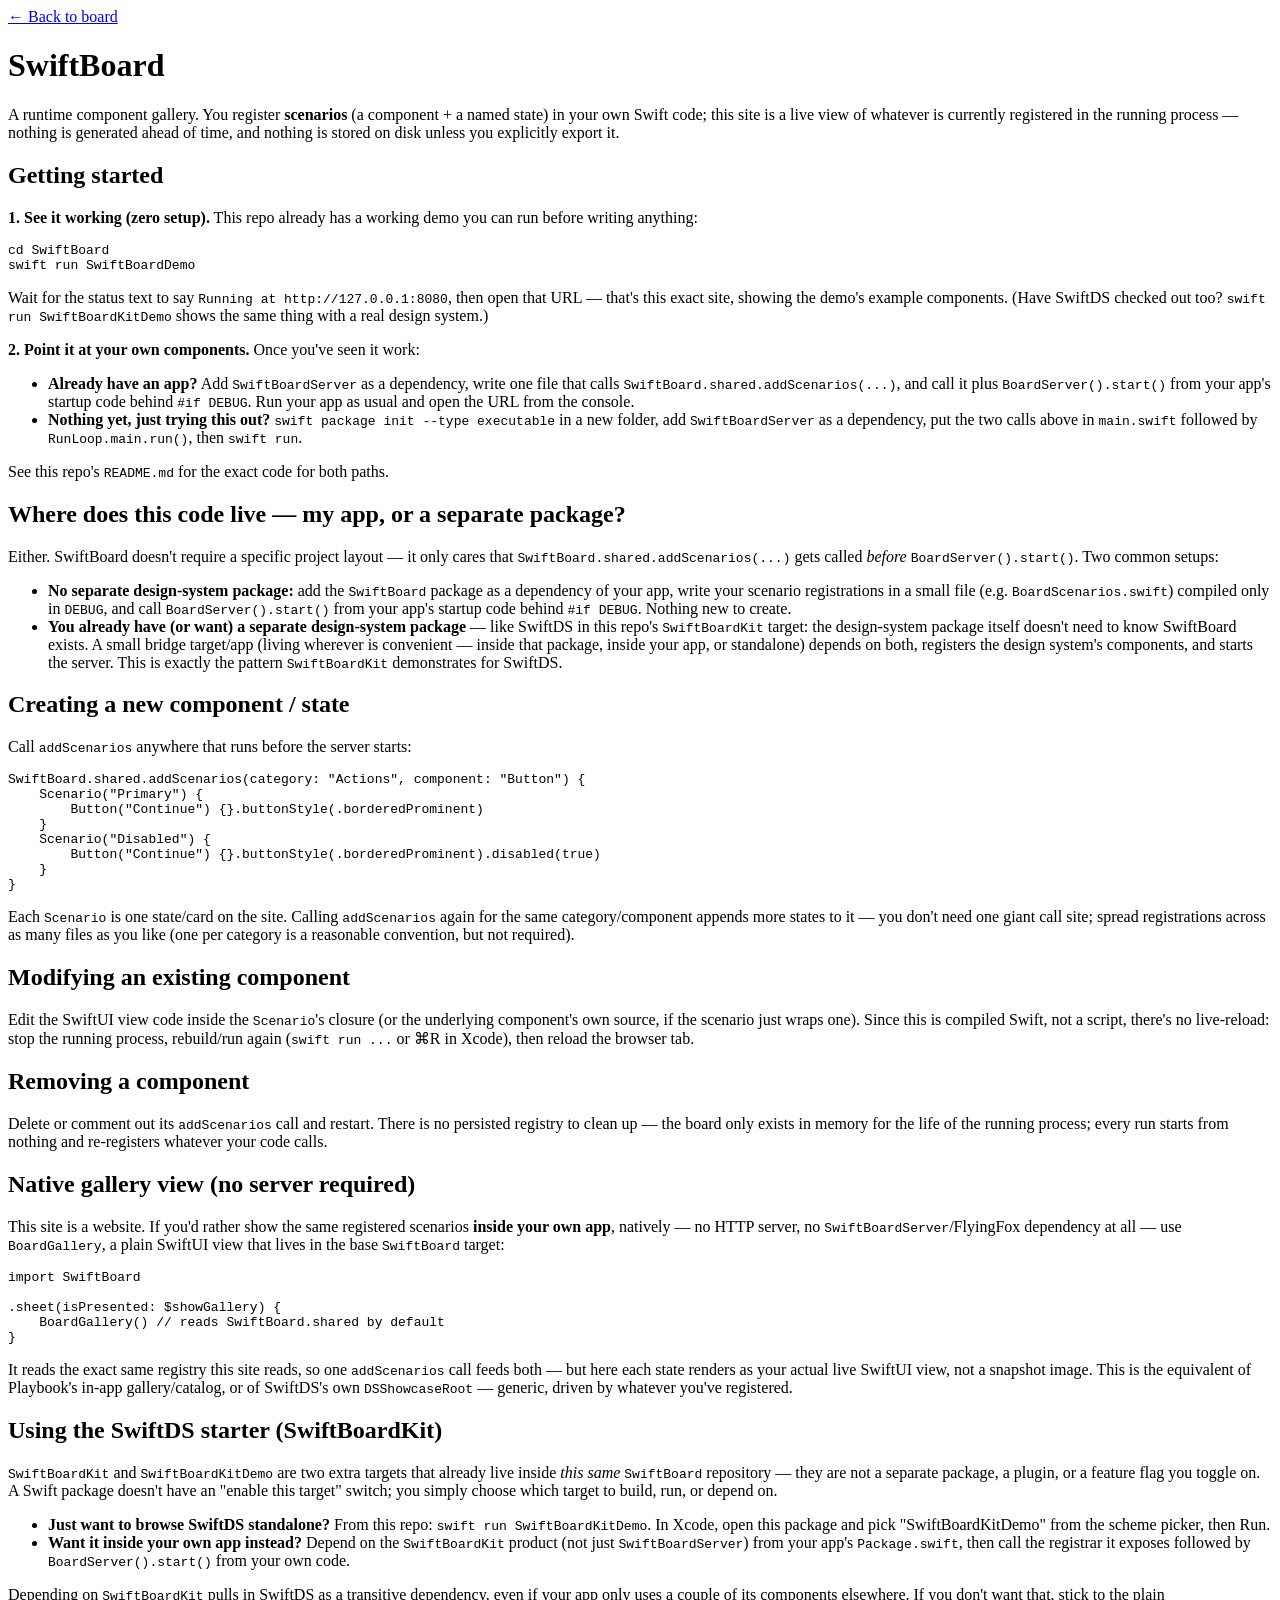
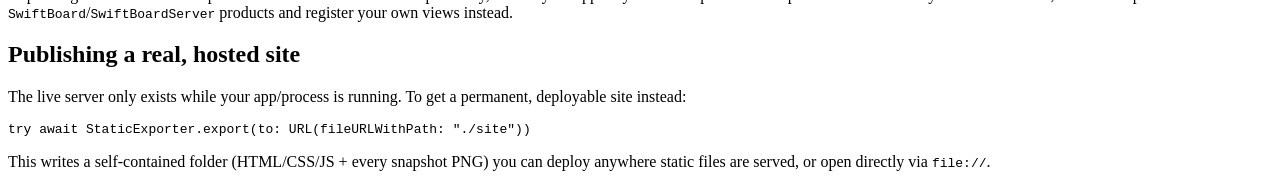
==== Sources/SwiftBoardServer/Resources/docs.html @ c4d313aa "update documentation" ====
<!DOCTYPE html>
<html lang="en">
<head>
  <meta charset="UTF-8" />
  <meta name="viewport" content="width=device-width, initial-scale=1" />
  <title>SwiftBoard — Docs</title>
  <link rel="stylesheet" href="/app.css" />
</head>
<body>
  <div class="sb-docs-page">
    <a class="sb-back-link" href="/">&larr; Back to board</a>
    <h1>SwiftBoard</h1>
    <p class="sb-docs-subtitle">
      A runtime component gallery. You register <strong>scenarios</strong> (a component + a
      named state) in your own Swift code; this site is a live view of whatever is currently
      registered in the running process — nothing is generated ahead of time, and nothing is
      stored on disk unless you explicitly export it.
    </p>

    <h2>Getting started</h2>
    <p><strong>1. See it working (zero setup).</strong> This repo already has a working demo
      you can run before writing anything:</p>
    <pre><code>cd SwiftBoard
swift run SwiftBoardDemo</code></pre>
    <p>Wait for the status text to say <code>Running at http://127.0.0.1:8080</code>, then open
      that URL — that's this exact site, showing the demo's example components. (Have SwiftDS
      checked out too? <code>swift run SwiftBoardKitDemo</code> shows the same thing with a real
      design system.)</p>
    <p><strong>2. Point it at your own components.</strong> Once you've seen it work:</p>
    <ul>
      <li><strong>Already have an app?</strong> Add <code>SwiftBoardServer</code> as a
        dependency, write one file that calls <code>SwiftBoard.shared.addScenarios(...)</code>,
        and call it plus <code>BoardServer().start()</code> from your app's startup code behind
        <code>#if DEBUG</code>. Run your app as usual and open the URL from the console.</li>
      <li><strong>Nothing yet, just trying this out?</strong>
        <code>swift package init --type executable</code> in a new folder, add
        <code>SwiftBoardServer</code> as a dependency, put the two calls above in
        <code>main.swift</code> followed by <code>RunLoop.main.run()</code>, then
        <code>swift run</code>.</li>
    </ul>
    <p>See this repo's <code>README.md</code> for the exact code for both paths.</p>

    <h2>Where does this code live — my app, or a separate package?</h2>
    <p>Either. SwiftBoard doesn't require a specific project layout — it only cares that
      <code>SwiftBoard.shared.addScenarios(...)</code> gets called <em>before</em>
      <code>BoardServer().start()</code>. Two common setups:</p>
    <ul>
      <li><strong>No separate design-system package:</strong> add the <code>SwiftBoard</code>
        package as a dependency of your app, write your scenario registrations in a small file
        (e.g. <code>BoardScenarios.swift</code>) compiled only in <code>DEBUG</code>, and call
        <code>BoardServer().start()</code> from your app's startup code behind
        <code>#if DEBUG</code>. Nothing new to create.</li>
      <li><strong>You already have (or want) a separate design-system package</strong> — like
        SwiftDS in this repo's <code>SwiftBoardKit</code> target: the design-system package
        itself doesn't need to know SwiftBoard exists. A small bridge target/app (living
        wherever is convenient — inside that package, inside your app, or standalone) depends on
        both, registers the design system's components, and starts the server. This is exactly
        the pattern <code>SwiftBoardKit</code> demonstrates for SwiftDS.</li>
    </ul>

    <h2>Creating a new component / state</h2>
    <p>Call <code>addScenarios</code> anywhere that runs before the server starts:</p>
    <pre><code>SwiftBoard.shared.addScenarios(category: "Actions", component: "Button") {
    Scenario("Primary") {
        Button("Continue") {}.buttonStyle(.borderedProminent)
    }
    Scenario("Disabled") {
        Button("Continue") {}.buttonStyle(.borderedProminent).disabled(true)
    }
}</code></pre>
    <p>Each <code>Scenario</code> is one state/card on the site. Calling
      <code>addScenarios</code> again for the same category/component appends more states to it
      — you don't need one giant call site; spread registrations across as many files as you
      like (one per category is a reasonable convention, but not required).</p>

    <h2>Modifying an existing component</h2>
    <p>Edit the SwiftUI view code inside the <code>Scenario</code>'s closure (or the underlying
      component's own source, if the scenario just wraps one). Since this is compiled Swift, not
      a script, there's no live-reload: stop the running process, rebuild/run again
      (<code>swift run ...</code> or ⌘R in Xcode), then reload the browser tab.</p>

    <h2>Removing a component</h2>
    <p>Delete or comment out its <code>addScenarios</code> call and restart. There is no
      persisted registry to clean up — the board only exists in memory for the life of the
      running process; every run starts from nothing and re-registers whatever your code calls.</p>

    <h2>Native gallery view (no server required)</h2>
    <p>This site is a website. If you'd rather show the same registered scenarios
      <strong>inside your own app</strong>, natively — no HTTP server, no
      <code>SwiftBoardServer</code>/FlyingFox dependency at all — use <code>BoardGallery</code>, a
      plain SwiftUI view that lives in the base <code>SwiftBoard</code> target:</p>
    <pre><code>import SwiftBoard

.sheet(isPresented: $showGallery) {
    BoardGallery() // reads SwiftBoard.shared by default
}</code></pre>
    <p>It reads the exact same registry this site reads, so one <code>addScenarios</code> call
      feeds both — but here each state renders as your actual live SwiftUI view, not a snapshot
      image. This is the equivalent of Playbook's in-app gallery/catalog, or of SwiftDS's own
      <code>DSShowcaseRoot</code> — generic, driven by whatever you've registered.</p>

    <h2>Using the SwiftDS starter (SwiftBoardKit)</h2>
    <p><code>SwiftBoardKit</code> and <code>SwiftBoardKitDemo</code> are two extra targets that
      already live inside <em>this same</em> <code>SwiftBoard</code> repository — they are not a
      separate package, a plugin, or a feature flag you toggle on. A Swift package doesn't have
      an "enable this target" switch; you simply choose which target to build, run, or depend on.</p>
    <ul>
      <li><strong>Just want to browse SwiftDS standalone?</strong> From this repo:
        <code>swift run SwiftBoardKitDemo</code>. In Xcode, open this package and pick
        "SwiftBoardKitDemo" from the scheme picker, then Run.</li>
      <li><strong>Want it inside your own app instead?</strong> Depend on the
        <code>SwiftBoardKit</code> product (not just <code>SwiftBoardServer</code>) from your
        app's <code>Package.swift</code>, then call the registrar it exposes followed by
        <code>BoardServer().start()</code> from your own code.</li>
    </ul>
    <div class="sb-callout">
      Depending on <code>SwiftBoardKit</code> pulls in SwiftDS as a transitive dependency, even
      if your app only uses a couple of its components elsewhere. If you don't want that, stick
      to the plain <code>SwiftBoard</code>/<code>SwiftBoardServer</code> products and register
      your own views instead.
    </div>

    <h2>Publishing a real, hosted site</h2>
    <p>The live server only exists while your app/process is running. To get a permanent,
      deployable site instead:</p>
    <pre><code>try await StaticExporter.export(to: URL(fileURLWithPath: "./site"))</code></pre>
    <p>This writes a self-contained folder (HTML/CSS/JS + every snapshot PNG) you can deploy
      anywhere static files are served, or open directly via <code>file://</code>.</p>
  </div>
</body>
</html>
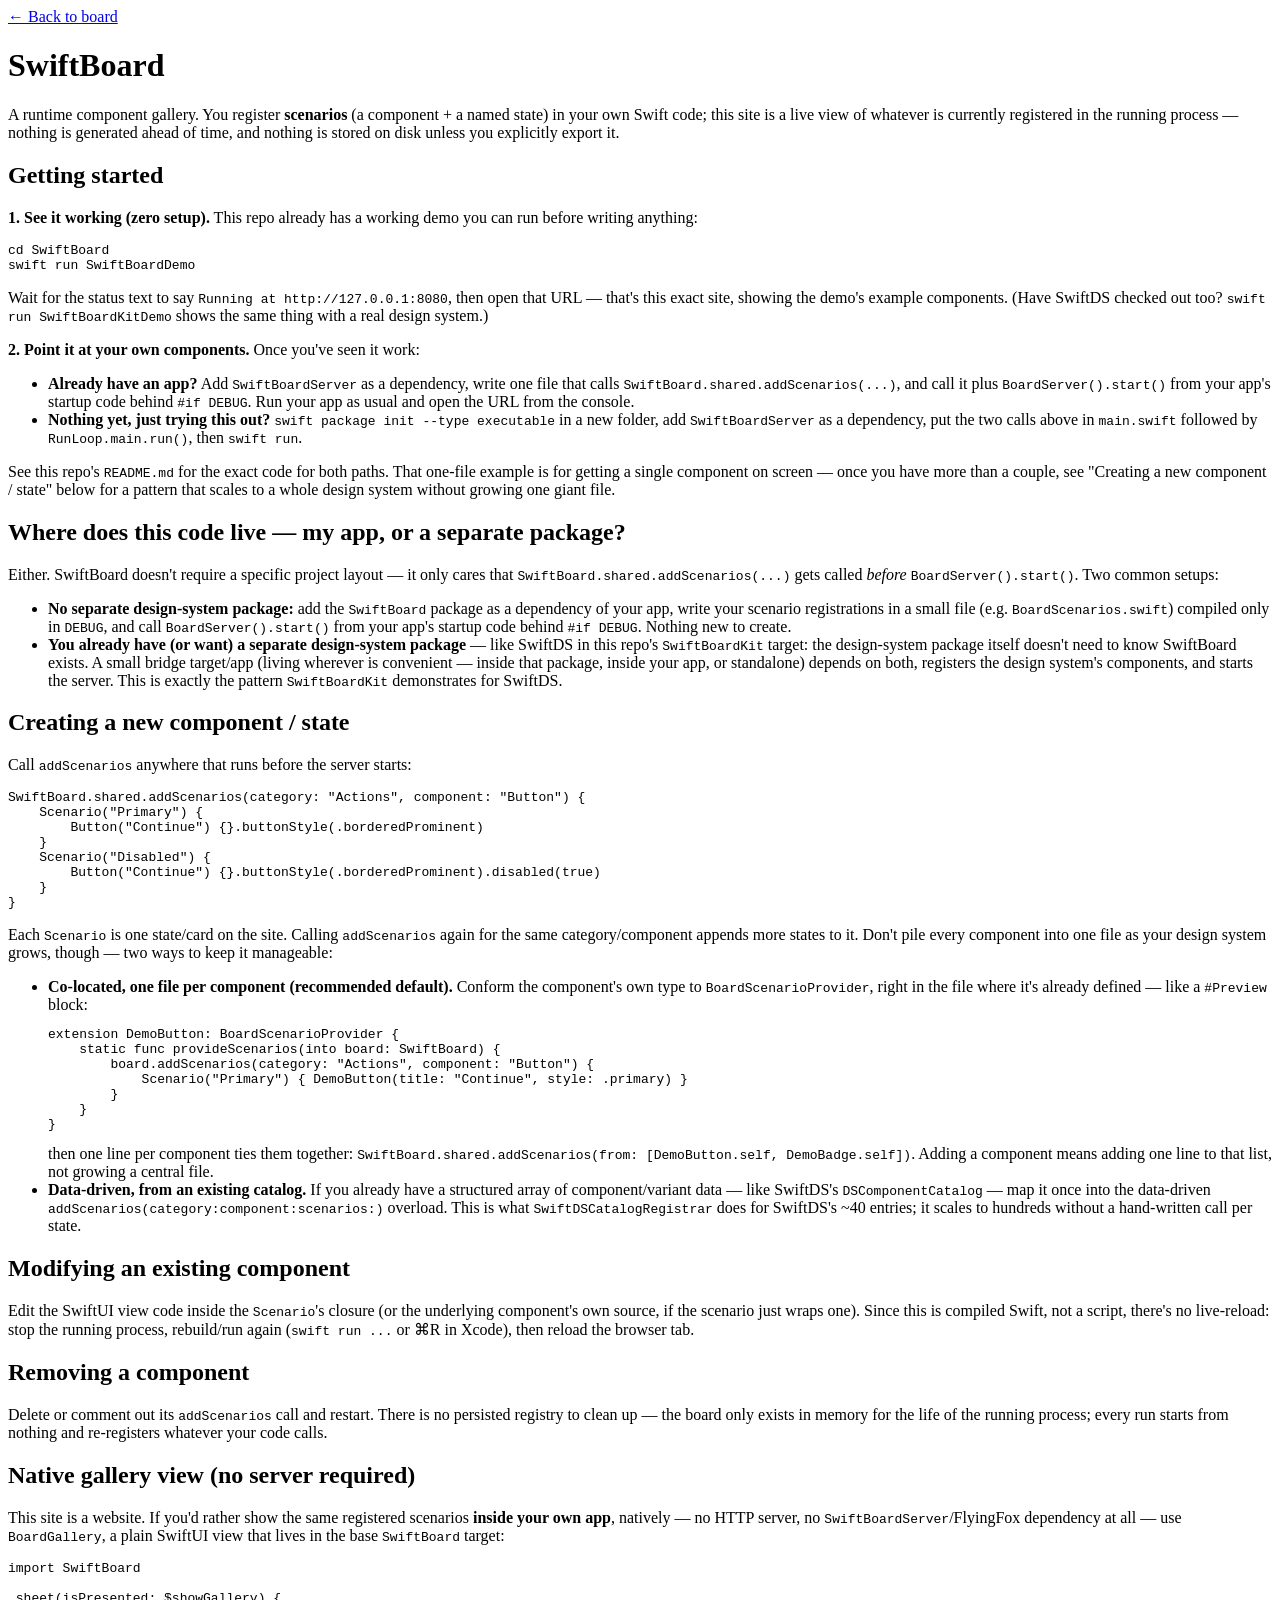
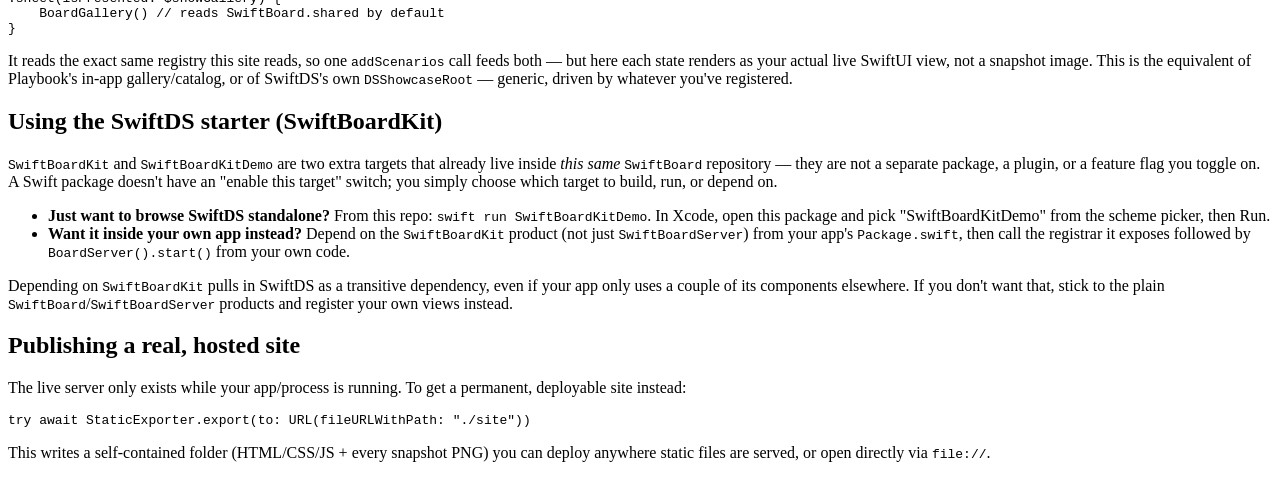
==== commit eb0aef31: "update demos scenarios" ====
--- a/Sources/SwiftBoardServer/Resources/docs.html
+++ b/Sources/SwiftBoardServer/Resources/docs.html
@@ -38,7 +38,10 @@
         <code>main.swift</code> followed by <code>RunLoop.main.run()</code>, then
         <code>swift run</code>.</li>
     </ul>
-    <p>See this repo's <code>README.md</code> for the exact code for both paths.</p>
+    <p>See this repo's <code>README.md</code> for the exact code for both paths. That one-file
+      example is for getting a single component on screen — once you have more than a couple,
+      see "Creating a new component / state" below for a pattern that scales to a whole design
+      system without growing one giant file.</p>
 
     <h2>Where does this code live — my app, or a separate package?</h2>
     <p>Either. SwiftBoard doesn't require a specific project layout — it only cares that
@@ -69,9 +72,29 @@
     }
 }</code></pre>
     <p>Each <code>Scenario</code> is one state/card on the site. Calling
-      <code>addScenarios</code> again for the same category/component appends more states to it
-      — you don't need one giant call site; spread registrations across as many files as you
-      like (one per category is a reasonable convention, but not required).</p>
+      <code>addScenarios</code> again for the same category/component appends more states to it.
+      Don't pile every component into one file as your design system grows, though — two ways
+      to keep it manageable:</p>
+    <ul>
+      <li><strong>Co-located, one file per component (recommended default).</strong> Conform the
+        component's own type to <code>BoardScenarioProvider</code>, right in the file where it's
+        already defined — like a <code>#Preview</code> block:
+        <pre><code>extension DemoButton: BoardScenarioProvider {
+    static func provideScenarios(into board: SwiftBoard) {
+        board.addScenarios(category: "Actions", component: "Button") {
+            Scenario("Primary") { DemoButton(title: "Continue", style: .primary) }
+        }
+    }
+}</code></pre>
+        then one line per component ties them together:
+        <code>SwiftBoard.shared.addScenarios(from: [DemoButton.self, DemoBadge.self])</code>.
+        Adding a component means adding one line to that list, not growing a central file.</li>
+      <li><strong>Data-driven, from an existing catalog.</strong> If you already have a
+        structured array of component/variant data — like SwiftDS's <code>DSComponentCatalog</code>
+        — map it once into the data-driven <code>addScenarios(category:component:scenarios:)</code>
+        overload. This is what <code>SwiftDSCatalogRegistrar</code> does for SwiftDS's ~40
+        entries; it scales to hundreds without a hand-written call per state.</li>
+    </ul>
 
     <h2>Modifying an existing component</h2>
     <p>Edit the SwiftUI view code inside the <code>Scenario</code>'s closure (or the underlying
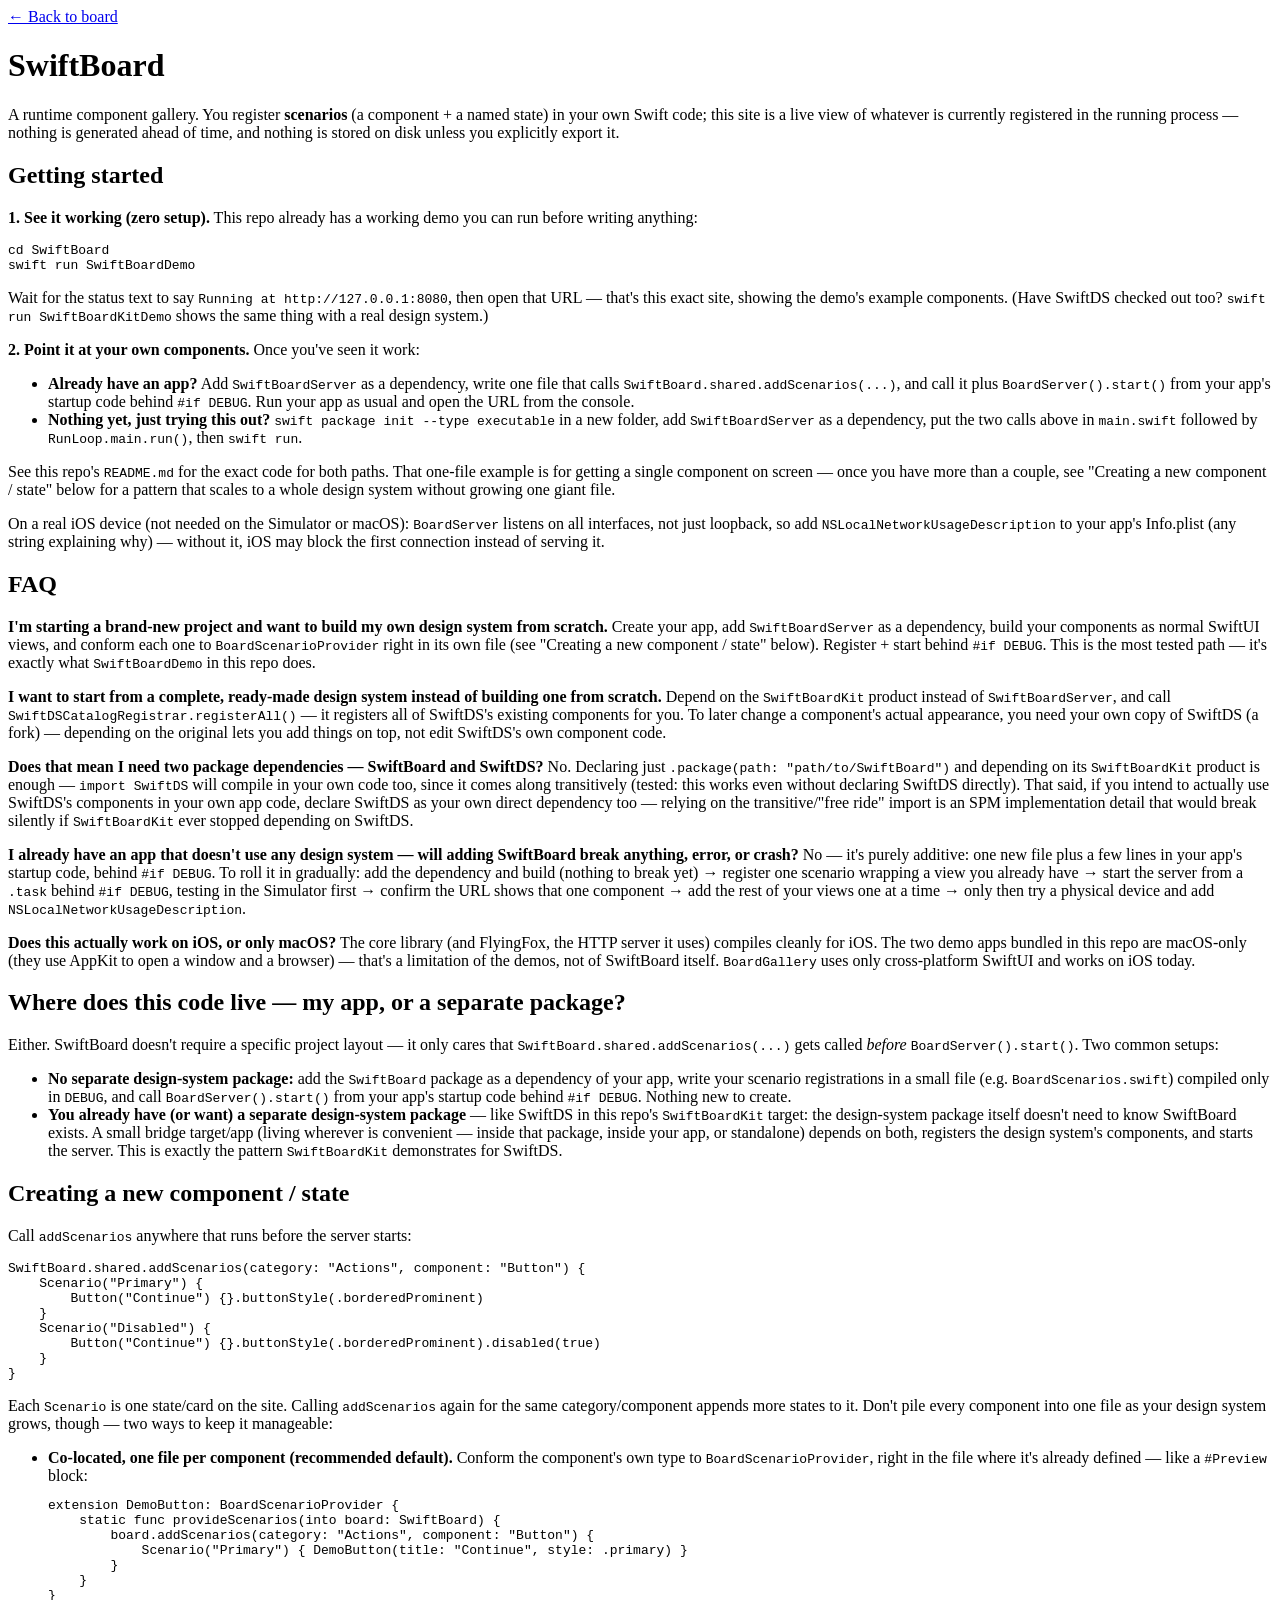
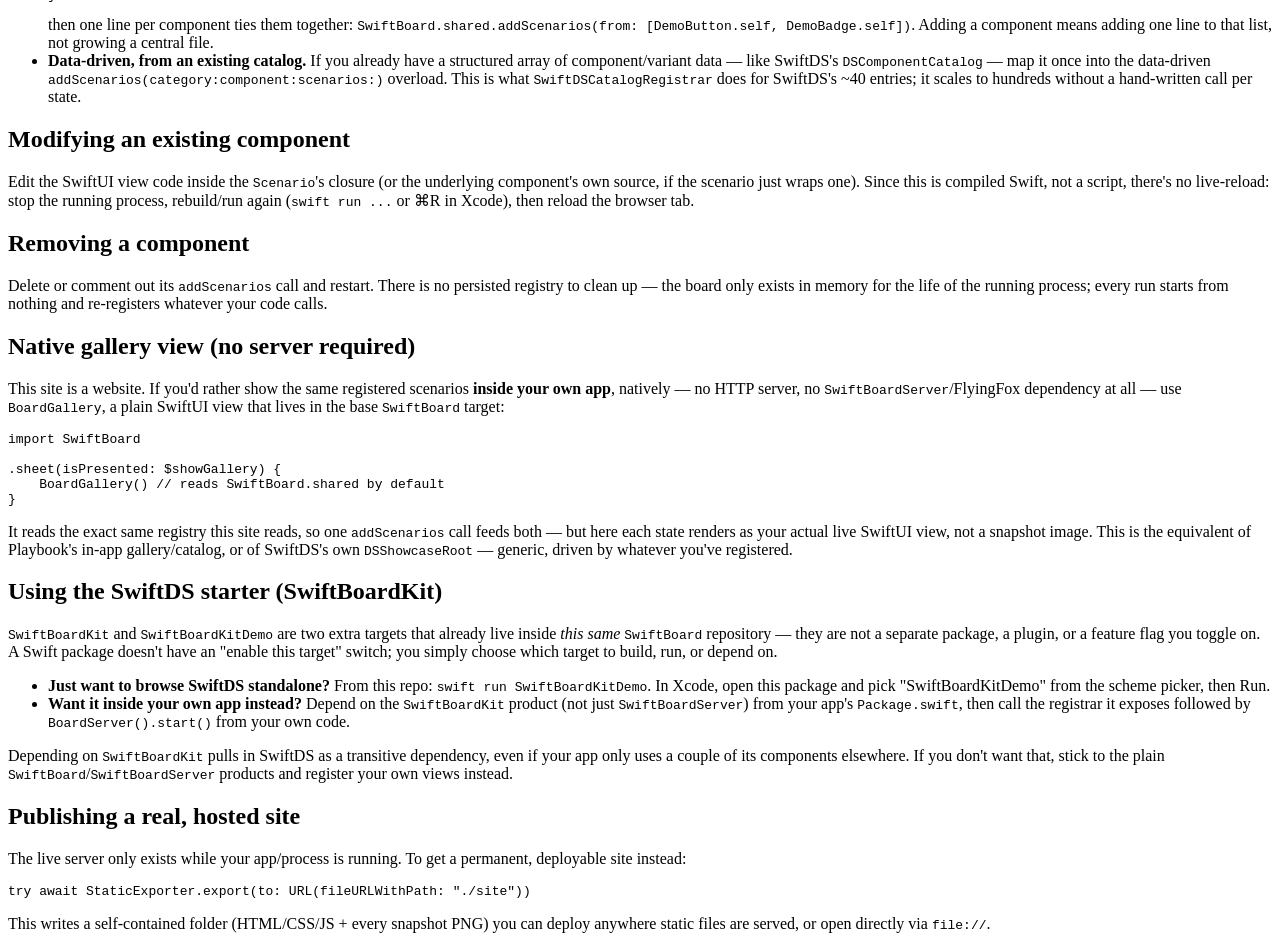
==== commit c07435e9: "add ios app code" ====
--- a/Sources/SwiftBoardServer/Resources/docs.html
+++ b/Sources/SwiftBoardServer/Resources/docs.html
@@ -42,6 +42,47 @@
       example is for getting a single component on screen — once you have more than a couple,
       see "Creating a new component / state" below for a pattern that scales to a whole design
       system without growing one giant file.</p>
+    <div class="sb-callout">
+      On a real iOS device (not needed on the Simulator or macOS): <code>BoardServer</code>
+      listens on all interfaces, not just loopback, so add
+      <code>NSLocalNetworkUsageDescription</code> to your app's Info.plist (any string
+      explaining why) — without it, iOS may block the first connection instead of serving it.
+    </div>
+
+    <h2>FAQ</h2>
+    <p><strong>I'm starting a brand-new project and want to build my own design system from
+      scratch.</strong> Create your app, add <code>SwiftBoardServer</code> as a dependency, build
+      your components as normal SwiftUI views, and conform each one to
+      <code>BoardScenarioProvider</code> right in its own file (see "Creating a new component /
+      state" below). Register + start behind <code>#if DEBUG</code>. This is the most tested
+      path — it's exactly what <code>SwiftBoardDemo</code> in this repo does.</p>
+    <p><strong>I want to start from a complete, ready-made design system instead of building one
+      from scratch.</strong> Depend on the <code>SwiftBoardKit</code> product instead of
+      <code>SwiftBoardServer</code>, and call <code>SwiftDSCatalogRegistrar.registerAll()</code>
+      — it registers all of SwiftDS's existing components for you. To later change a component's
+      actual appearance, you need your own copy of SwiftDS (a fork) — depending on the original
+      lets you add things on top, not edit SwiftDS's own component code.</p>
+    <p><strong>Does that mean I need two package dependencies — SwiftBoard and SwiftDS?</strong>
+      No. Declaring just <code>.package(path: "path/to/SwiftBoard")</code> and depending on its
+      <code>SwiftBoardKit</code> product is enough — <code>import SwiftDS</code> will compile in
+      your own code too, since it comes along transitively (tested: this works even without
+      declaring SwiftDS directly). That said, if you intend to actually use SwiftDS's components
+      in your own app code, declare SwiftDS as your own direct dependency too — relying on the
+      transitive/"free ride" import is an SPM implementation detail that would break silently if
+      <code>SwiftBoardKit</code> ever stopped depending on SwiftDS.</p>
+    <p><strong>I already have an app that doesn't use any design system — will adding SwiftBoard
+      break anything, error, or crash?</strong> No — it's purely additive: one new file plus a
+      few lines in your app's startup code, behind <code>#if DEBUG</code>. To roll it in
+      gradually: add the dependency and build (nothing to break yet) → register one scenario
+      wrapping a view you already have → start the server from a <code>.task</code> behind
+      <code>#if DEBUG</code>, testing in the Simulator first → confirm the URL shows that one
+      component → add the rest of your views one at a time → only then try a physical device
+      and add <code>NSLocalNetworkUsageDescription</code>.</p>
+    <p><strong>Does this actually work on iOS, or only macOS?</strong> The core library (and
+      FlyingFox, the HTTP server it uses) compiles cleanly for iOS. The two demo apps bundled in
+      this repo are macOS-only (they use AppKit to open a window and a browser) — that's a
+      limitation of the demos, not of SwiftBoard itself. <code>BoardGallery</code> uses only
+      cross-platform SwiftUI and works on iOS today.</p>
 
     <h2>Where does this code live — my app, or a separate package?</h2>
     <p>Either. SwiftBoard doesn't require a specific project layout — it only cares that
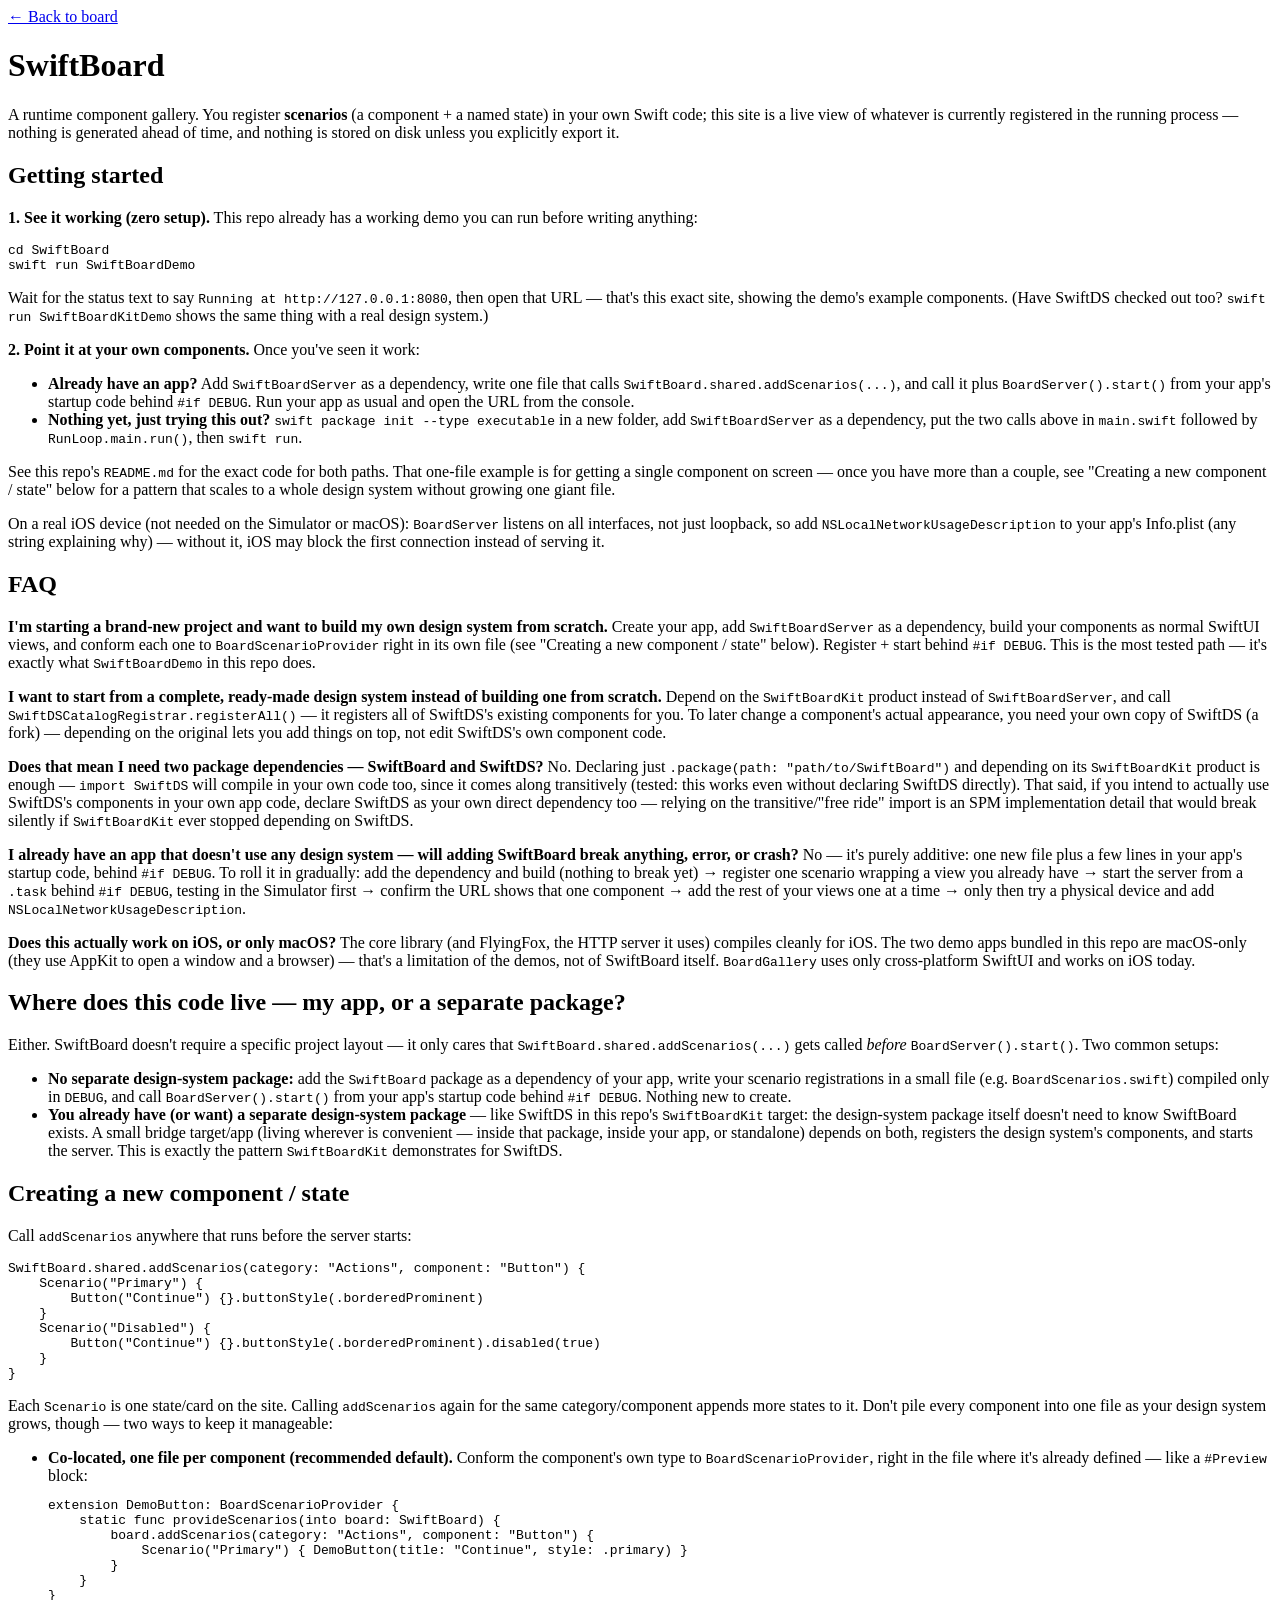
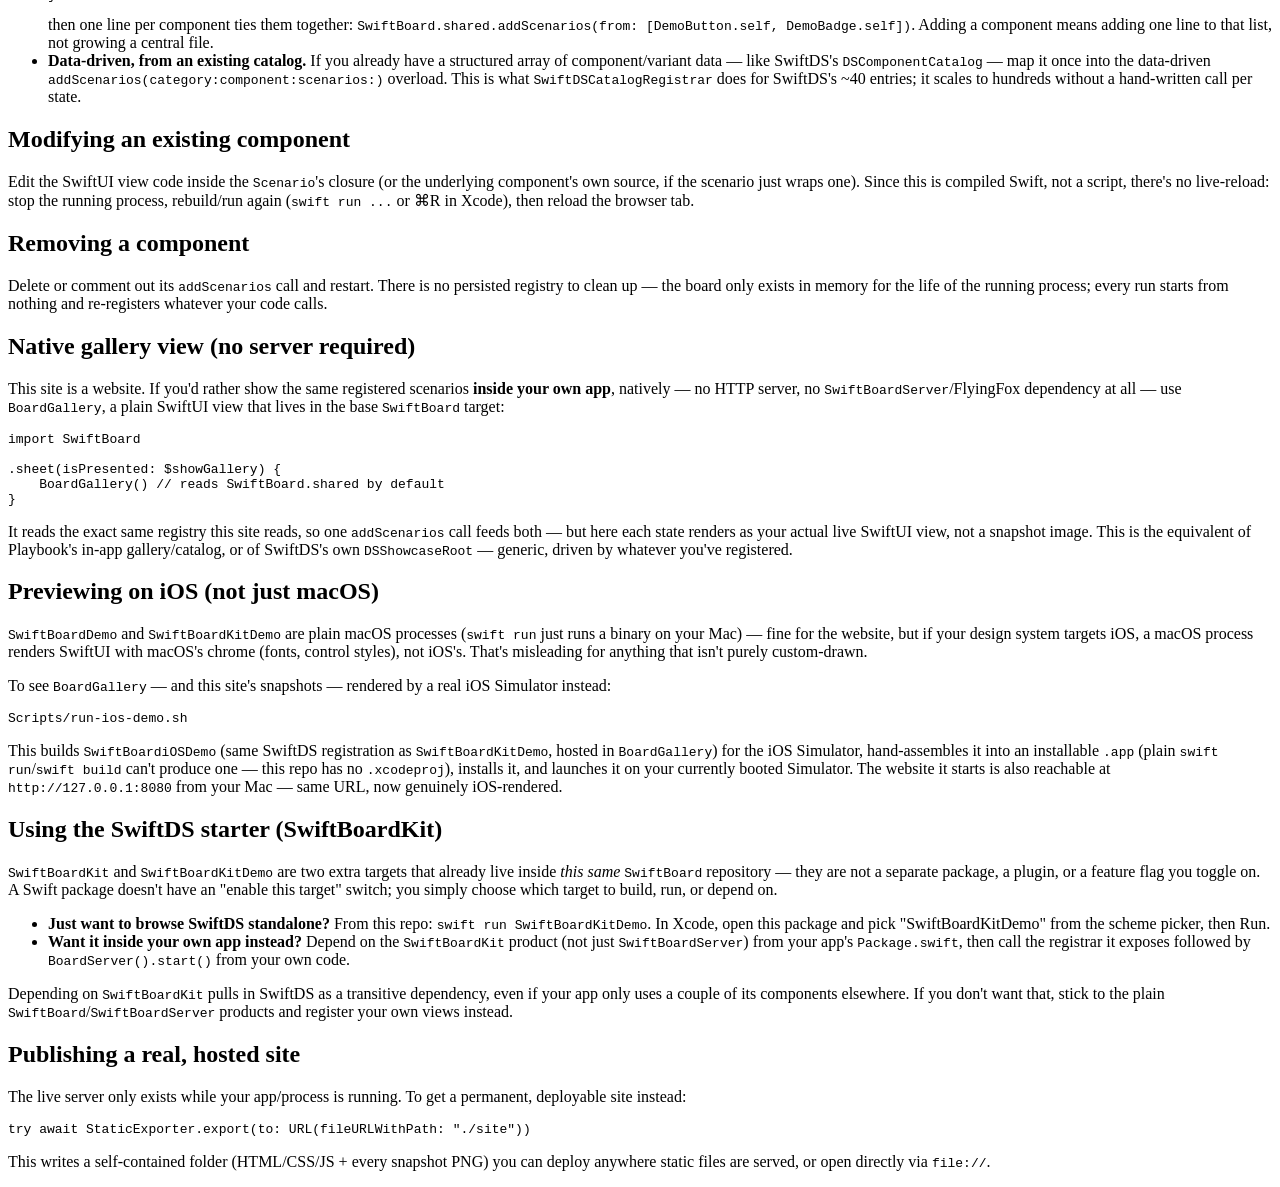
==== commit 0979b116: "add more detailed documentation" ====
--- a/Sources/SwiftBoardServer/Resources/docs.html
+++ b/Sources/SwiftBoardServer/Resources/docs.html
@@ -163,6 +163,23 @@
       image. This is the equivalent of Playbook's in-app gallery/catalog, or of SwiftDS's own
       <code>DSShowcaseRoot</code> — generic, driven by whatever you've registered.</p>
 
+    <h2>Previewing on iOS (not just macOS)</h2>
+    <p><code>SwiftBoardDemo</code> and <code>SwiftBoardKitDemo</code> are plain macOS processes
+      (<code>swift run</code> just runs a binary on your Mac) — fine for the website, but if
+      your design system targets iOS, a macOS process renders SwiftUI with macOS's chrome
+      (fonts, control styles), not iOS's. That's misleading for anything that isn't purely
+      custom-drawn.</p>
+    <p>To see <code>BoardGallery</code> — and this site's snapshots — rendered by a real iOS
+      Simulator instead:</p>
+    <pre><code>Scripts/run-ios-demo.sh</code></pre>
+    <p>This builds <code>SwiftBoardiOSDemo</code> (same SwiftDS registration as
+      <code>SwiftBoardKitDemo</code>, hosted in <code>BoardGallery</code>) for the iOS
+      Simulator, hand-assembles it into an installable <code>.app</code> (plain
+      <code>swift run</code>/<code>swift build</code> can't produce one — this repo has no
+      <code>.xcodeproj</code>), installs it, and launches it on your currently booted
+      Simulator. The website it starts is also reachable at
+      <code>http://127.0.0.1:8080</code> from your Mac — same URL, now genuinely iOS-rendered.</p>
+
     <h2>Using the SwiftDS starter (SwiftBoardKit)</h2>
     <p><code>SwiftBoardKit</code> and <code>SwiftBoardKitDemo</code> are two extra targets that
       already live inside <em>this same</em> <code>SwiftBoard</code> repository — they are not a
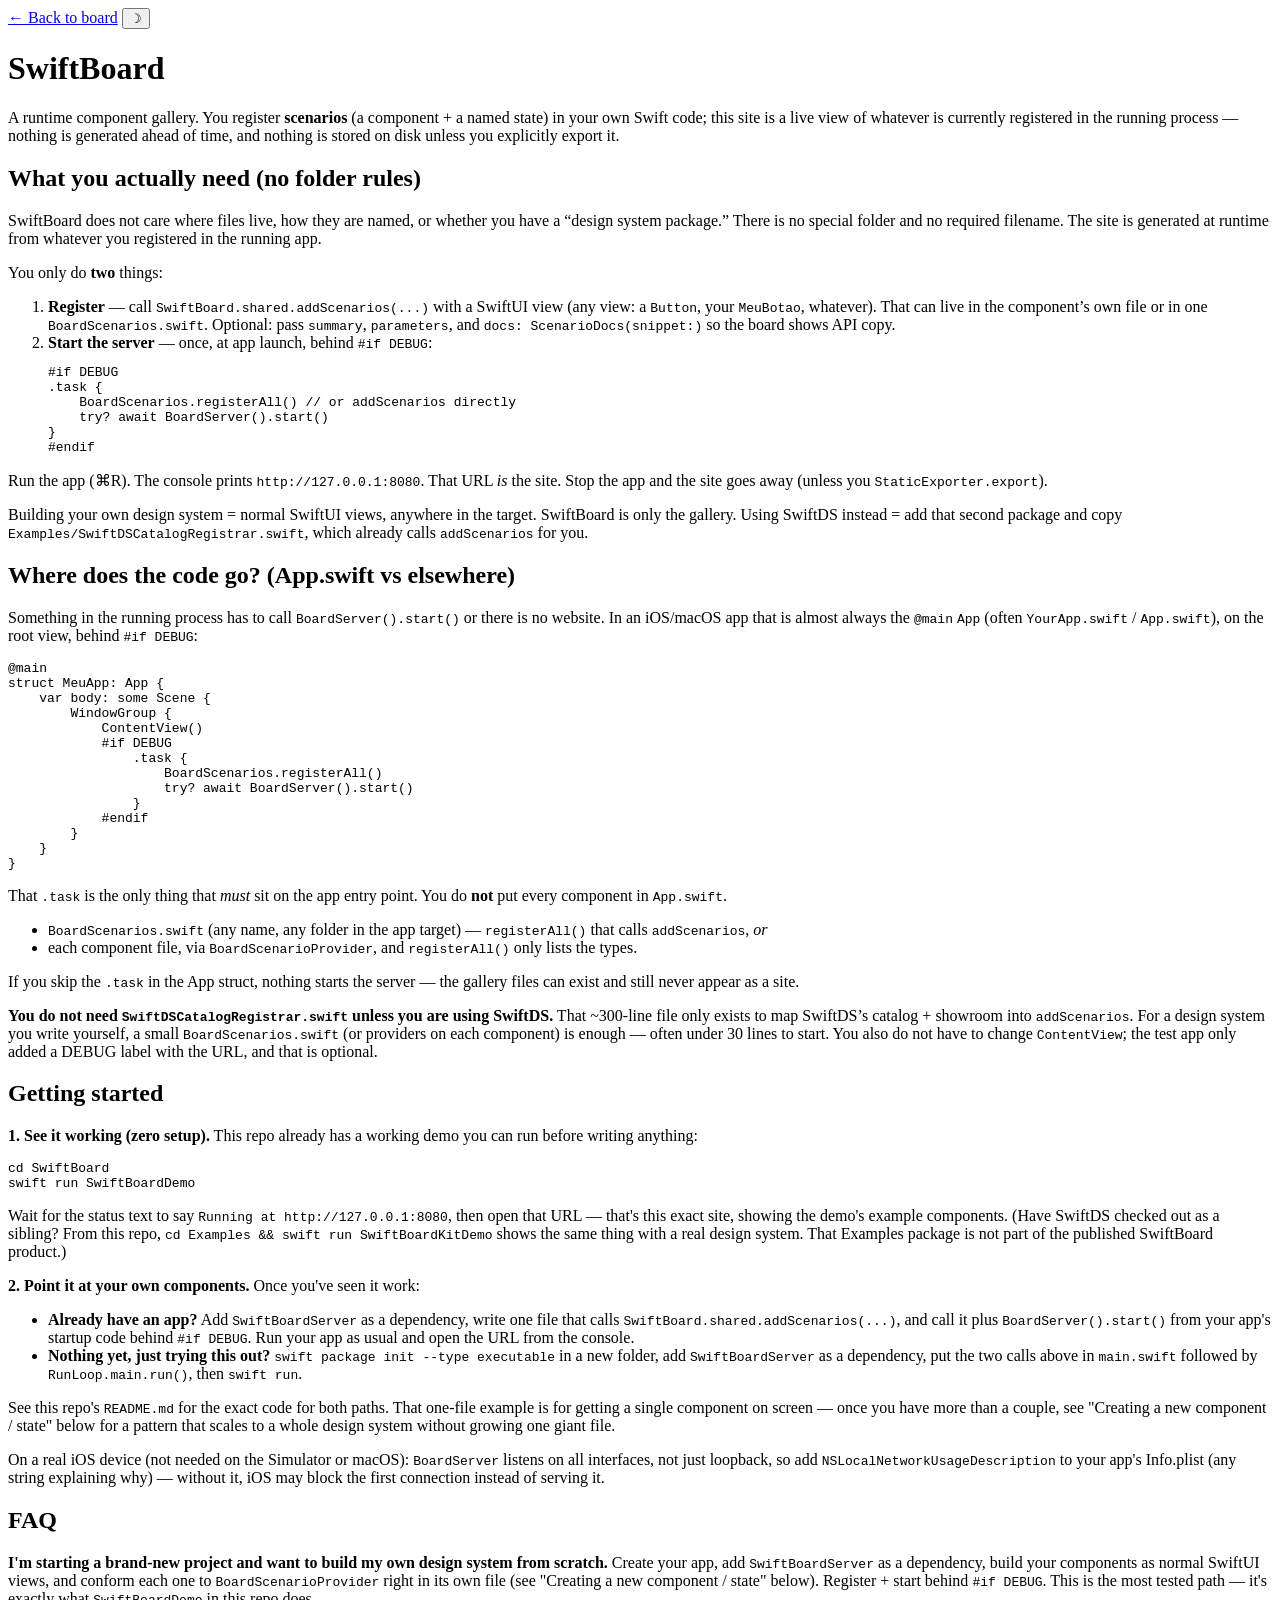
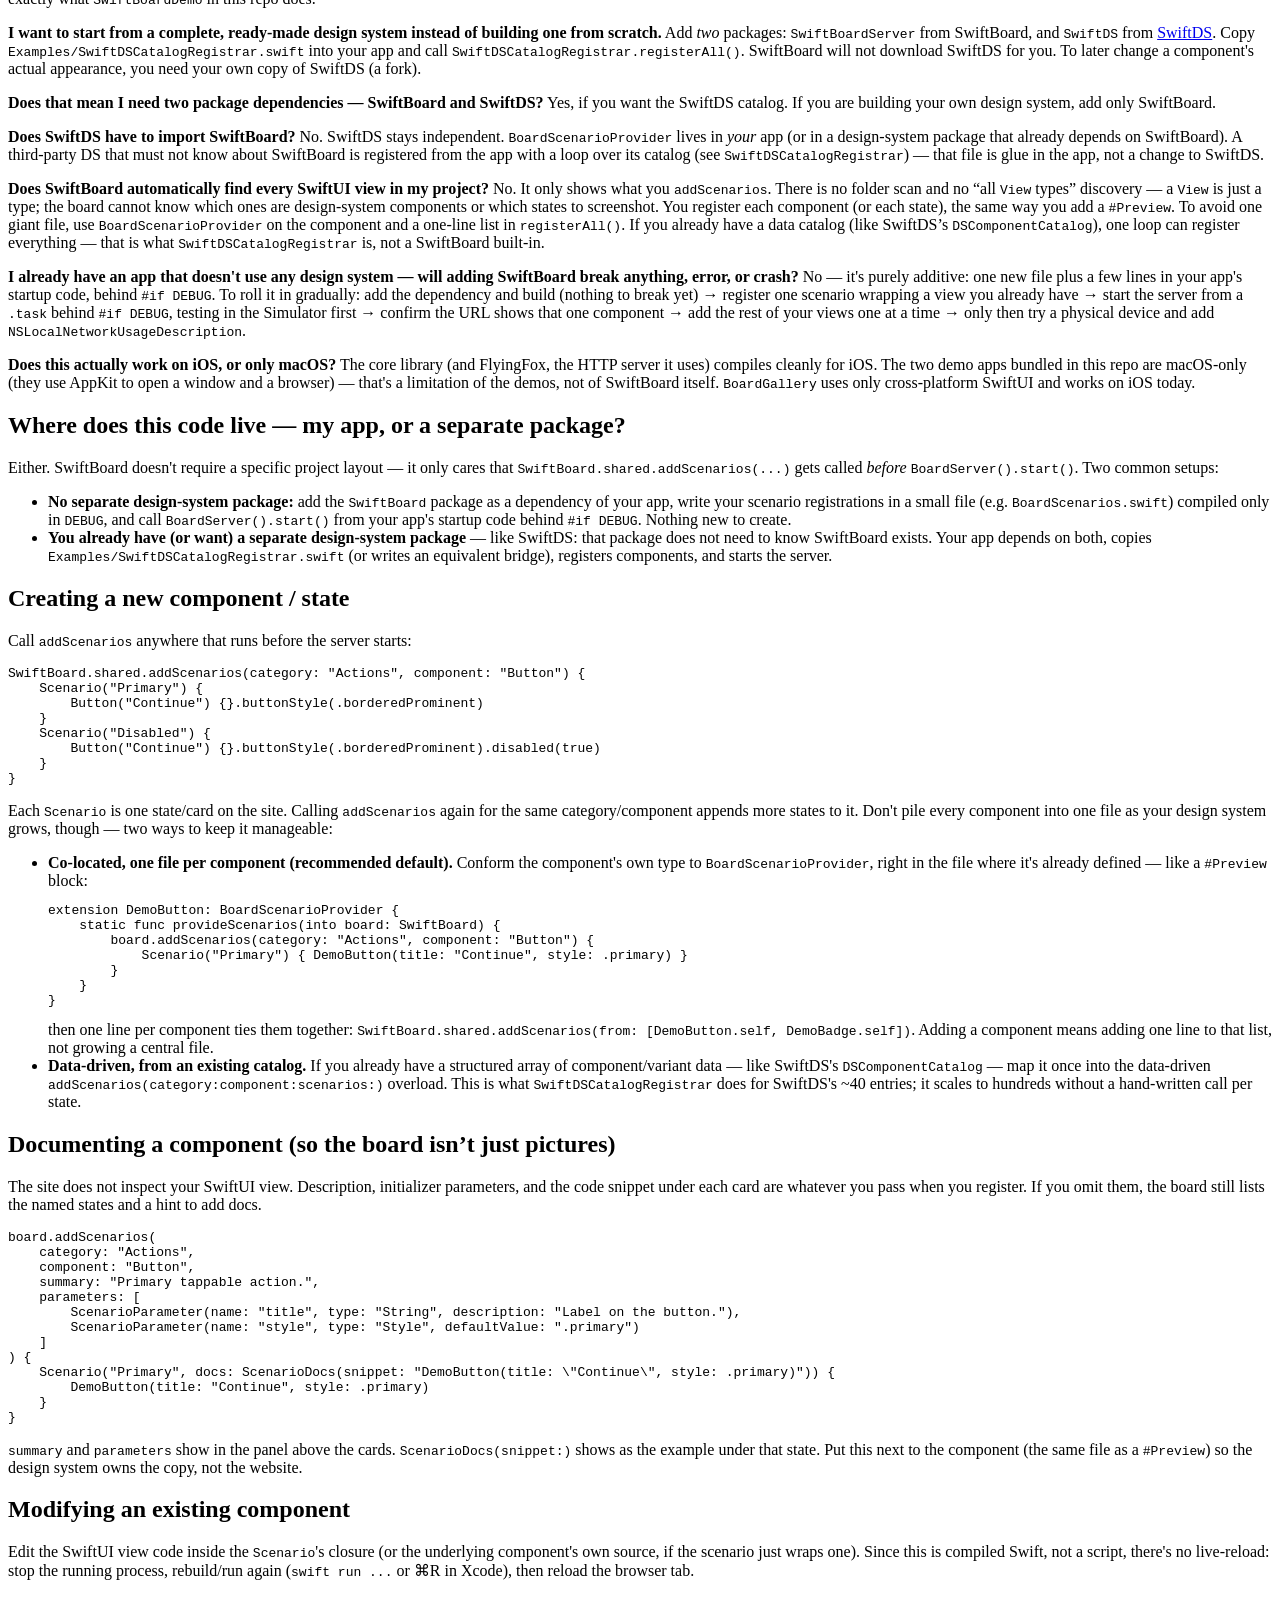
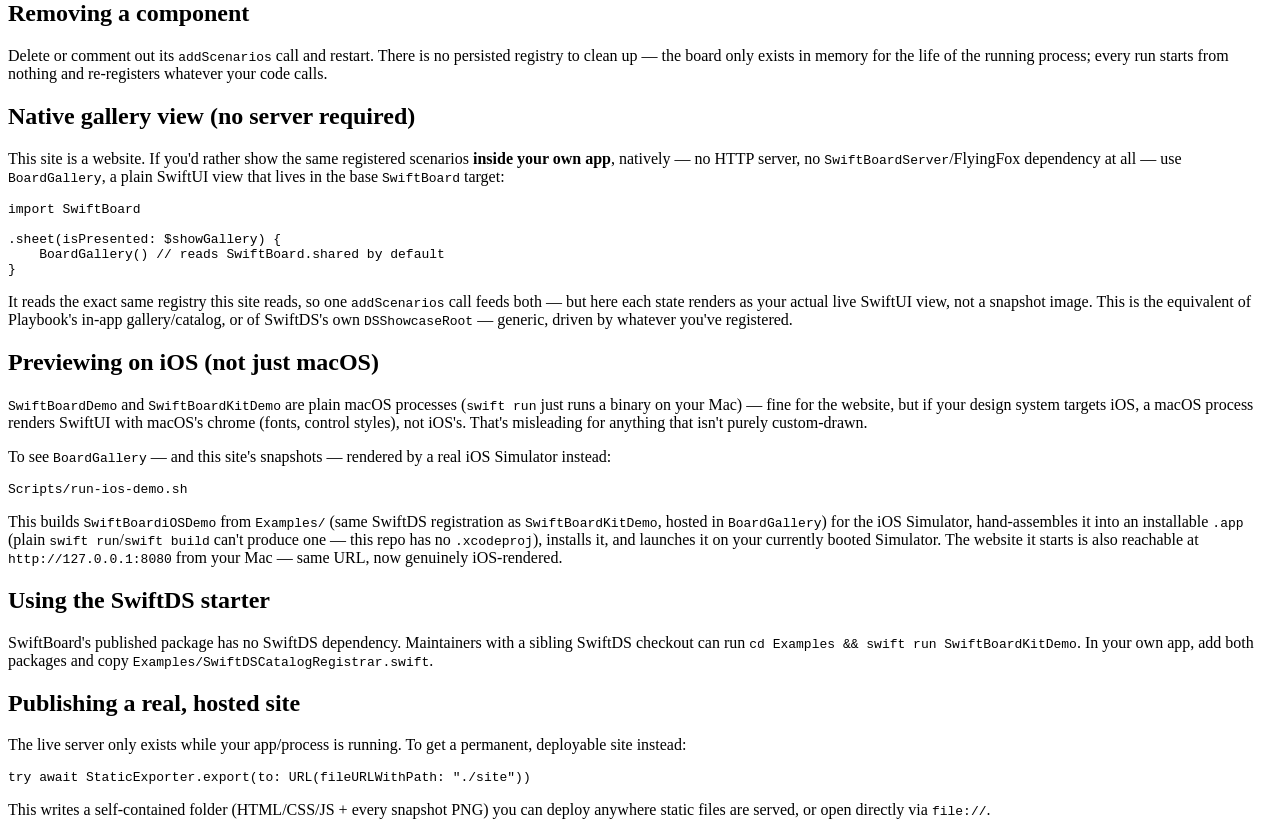
==== commit 777774c2: "Split examples and add scenario docs metadata Moves SwiftDS-specific demo targets out of the publish" ====
--- a/Sources/SwiftBoardServer/Resources/docs.html
+++ b/Sources/SwiftBoardServer/Resources/docs.html
@@ -5,10 +5,24 @@
   <meta name="viewport" content="width=device-width, initial-scale=1" />
   <title>SwiftBoard — Docs</title>
   <link rel="stylesheet" href="/app.css" />
+  <script>
+    (function () {
+      var stored = localStorage.getItem("sb-theme");
+      var theme = stored === "light" || stored === "dark"
+        ? stored
+        : (window.matchMedia("(prefers-color-scheme: dark)").matches ? "dark" : "light");
+      document.documentElement.setAttribute("data-theme", theme);
+    })();
+  </script>
 </head>
 <body>
   <div class="sb-docs-page">
-    <a class="sb-back-link" href="/">&larr; Back to board</a>
+    <div class="sb-docs-toolbar">
+      <a class="sb-back-link" href="/">&larr; Back to board</a>
+      <button id="theme-toggle" class="sb-icon-button" title="Toggle theme" aria-label="Toggle theme">
+        <span id="theme-icon">&#9789;</span>
+      </button>
+    </div>
     <h1>SwiftBoard</h1>
     <p class="sb-docs-subtitle">
       A runtime component gallery. You register <strong>scenarios</strong> (a component + a
@@ -17,6 +31,75 @@
       stored on disk unless you explicitly export it.
     </p>
 
+    <h2>What you actually need (no folder rules)</h2>
+    <p>SwiftBoard does not care where files live, how they are named, or whether you have a
+      “design system package.” There is no special folder and no required filename. The site is
+      generated at runtime from whatever you registered in the running app.</p>
+    <p>You only do <strong>two</strong> things:</p>
+    <ol>
+      <li><strong>Register</strong> — call <code>SwiftBoard.shared.addScenarios(...)</code> with
+        a SwiftUI view (any view: a <code>Button</code>, your <code>MeuBotao</code>, whatever).
+        That can live in the component’s own file or in one <code>BoardScenarios.swift</code>.
+        Optional: pass <code>summary</code>, <code>parameters</code>, and
+        <code>docs: ScenarioDocs(snippet:)</code> so the board shows API copy.</li>
+      <li><strong>Start the server</strong> — once, at app launch, behind
+        <code>#if DEBUG</code>:
+        <pre><code>#if DEBUG
+.task {
+    BoardScenarios.registerAll() // or addScenarios directly
+    try? await BoardServer().start()
+}
+#endif</code></pre>
+      </li>
+    </ol>
+    <p>Run the app (⌘R). The console prints <code>http://127.0.0.1:8080</code>. That URL
+      <em>is</em> the site. Stop the app and the site goes away (unless you
+      <code>StaticExporter.export</code>).</p>
+    <div class="sb-callout">
+      Building your own design system = normal SwiftUI views, anywhere in the target. SwiftBoard
+      is only the gallery. Using SwiftDS instead = add that second package and copy
+      <code>Examples/SwiftDSCatalogRegistrar.swift</code>, which already calls
+      <code>addScenarios</code> for you.
+    </div>
+
+    <h2>Where does the code go? (App.swift vs elsewhere)</h2>
+    <p>Something in the running process has to call <code>BoardServer().start()</code> or there
+      is no website. In an iOS/macOS app that is almost always the <code>@main</code> <code>App</code>
+      (often <code>YourApp.swift</code> / <code>App.swift</code>), on the root view, behind
+      <code>#if DEBUG</code>:</p>
+    <pre><code>@main
+struct MeuApp: App {
+    var body: some Scene {
+        WindowGroup {
+            ContentView()
+            #if DEBUG
+                .task {
+                    BoardScenarios.registerAll()
+                    try? await BoardServer().start()
+                }
+            #endif
+        }
+    }
+}</code></pre>
+    <p>That <code>.task</code> is the only thing that <em>must</em> sit on the app entry point.
+      You do <strong>not</strong> put every component in <code>App.swift</code>.</p>
+    <ul>
+      <li><code>BoardScenarios.swift</code> (any name, any folder in the app target) —
+        <code>registerAll()</code> that calls <code>addScenarios</code>, <em>or</em></li>
+      <li>each component file, via <code>BoardScenarioProvider</code>, and
+        <code>registerAll()</code> only lists the types.</li>
+    </ul>
+    <p>If you skip the <code>.task</code> in the App struct, nothing starts the server — the
+      gallery files can exist and still never appear as a site.</p>
+    <div class="sb-callout">
+      <strong>You do not need <code>SwiftDSCatalogRegistrar.swift</code> unless you are using
+      SwiftDS.</strong> That ~300-line file only exists to map SwiftDS’s catalog + showroom into
+      <code>addScenarios</code>. For a design system you write yourself, a small
+      <code>BoardScenarios.swift</code> (or providers on each component) is enough — often under
+      30 lines to start. You also do not have to change <code>ContentView</code>; the test app
+      only added a DEBUG label with the URL, and that is optional.
+    </div>
+
     <h2>Getting started</h2>
     <p><strong>1. See it working (zero setup).</strong> This repo already has a working demo
       you can run before writing anything:</p>
@@ -24,8 +107,9 @@
 swift run SwiftBoardDemo</code></pre>
     <p>Wait for the status text to say <code>Running at http://127.0.0.1:8080</code>, then open
       that URL — that's this exact site, showing the demo's example components. (Have SwiftDS
-      checked out too? <code>swift run SwiftBoardKitDemo</code> shows the same thing with a real
-      design system.)</p>
+      checked out as a sibling? From this repo, <code>cd Examples && swift run SwiftBoardKitDemo</code>
+      shows the same thing with a real design system. That Examples package is not part of the
+      published SwiftBoard product.)</p>
     <p><strong>2. Point it at your own components.</strong> Once you've seen it work:</p>
     <ul>
       <li><strong>Already have an app?</strong> Add <code>SwiftBoardServer</code> as a
@@ -57,19 +141,31 @@
       state" below). Register + start behind <code>#if DEBUG</code>. This is the most tested
       path — it's exactly what <code>SwiftBoardDemo</code> in this repo does.</p>
     <p><strong>I want to start from a complete, ready-made design system instead of building one
-      from scratch.</strong> Depend on the <code>SwiftBoardKit</code> product instead of
-      <code>SwiftBoardServer</code>, and call <code>SwiftDSCatalogRegistrar.registerAll()</code>
-      — it registers all of SwiftDS's existing components for you. To later change a component's
-      actual appearance, you need your own copy of SwiftDS (a fork) — depending on the original
-      lets you add things on top, not edit SwiftDS's own component code.</p>
+      from scratch.</strong> Add <em>two</em> packages: <code>SwiftBoardServer</code> from
+      SwiftBoard, and <code>SwiftDS</code> from
+      <a href="https://github.com/luizmellodev/SwiftDS-package">SwiftDS</a>. Copy
+      <code>Examples/SwiftDSCatalogRegistrar.swift</code> into your app and call
+      <code>SwiftDSCatalogRegistrar.registerAll()</code>. SwiftBoard will not download SwiftDS
+      for you. To later change a component's actual appearance, you need your own copy of
+      SwiftDS (a fork).</p>
     <p><strong>Does that mean I need two package dependencies — SwiftBoard and SwiftDS?</strong>
-      No. Declaring just <code>.package(path: "path/to/SwiftBoard")</code> and depending on its
-      <code>SwiftBoardKit</code> product is enough — <code>import SwiftDS</code> will compile in
-      your own code too, since it comes along transitively (tested: this works even without
-      declaring SwiftDS directly). That said, if you intend to actually use SwiftDS's components
-      in your own app code, declare SwiftDS as your own direct dependency too — relying on the
-      transitive/"free ride" import is an SPM implementation detail that would break silently if
-      <code>SwiftBoardKit</code> ever stopped depending on SwiftDS.</p>
+      Yes, if you want the SwiftDS catalog. If you are building your own design system, add
+      only SwiftBoard.</p>
+    <p><strong>Does SwiftDS have to import SwiftBoard?</strong>
+      No. SwiftDS stays independent. <code>BoardScenarioProvider</code> lives in
+      <em>your</em> app (or in a design-system package that already depends on SwiftBoard).
+      A third-party DS that must not know about SwiftBoard is registered from the app with a
+      loop over its catalog (see <code>SwiftDSCatalogRegistrar</code>) — that file is glue in
+      the app, not a change to SwiftDS.</p>
+    <p><strong>Does SwiftBoard automatically find every SwiftUI view in my project?</strong>
+      No. It only shows what you <code>addScenarios</code>. There is no folder scan and no
+      “all <code>View</code> types” discovery — a <code>View</code> is just a type; the board
+      cannot know which ones are design-system components or which states to screenshot.
+      You register each component (or each state), the same way you add a <code>#Preview</code>.
+      To avoid one giant file, use <code>BoardScenarioProvider</code> on the component and a
+      one-line list in <code>registerAll()</code>. If you already have a data catalog (like
+      SwiftDS’s <code>DSComponentCatalog</code>), one loop can register everything — that is
+      what <code>SwiftDSCatalogRegistrar</code> is, not a SwiftBoard built-in.</p>
     <p><strong>I already have an app that doesn't use any design system — will adding SwiftBoard
       break anything, error, or crash?</strong> No — it's purely additive: one new file plus a
       few lines in your app's startup code, behind <code>#if DEBUG</code>. To roll it in
@@ -95,11 +191,9 @@
         <code>BoardServer().start()</code> from your app's startup code behind
         <code>#if DEBUG</code>. Nothing new to create.</li>
       <li><strong>You already have (or want) a separate design-system package</strong> — like
-        SwiftDS in this repo's <code>SwiftBoardKit</code> target: the design-system package
-        itself doesn't need to know SwiftBoard exists. A small bridge target/app (living
-        wherever is convenient — inside that package, inside your app, or standalone) depends on
-        both, registers the design system's components, and starts the server. This is exactly
-        the pattern <code>SwiftBoardKit</code> demonstrates for SwiftDS.</li>
+        SwiftDS: that package does not need to know SwiftBoard exists. Your app depends on both,
+        copies <code>Examples/SwiftDSCatalogRegistrar.swift</code> (or writes an equivalent
+        bridge), registers components, and starts the server.</li>
     </ul>
 
     <h2>Creating a new component / state</h2>
@@ -137,6 +231,28 @@
         entries; it scales to hundreds without a hand-written call per state.</li>
     </ul>
 
+    <h2>Documenting a component (so the board isn’t just pictures)</h2>
+    <p>The site does not inspect your SwiftUI view. Description, initializer parameters, and
+      the code snippet under each card are whatever you pass when you register. If you omit
+      them, the board still lists the named states and a hint to add docs.</p>
+    <pre><code>board.addScenarios(
+    category: "Actions",
+    component: "Button",
+    summary: "Primary tappable action.",
+    parameters: [
+        ScenarioParameter(name: "title", type: "String", description: "Label on the button."),
+        ScenarioParameter(name: "style", type: "Style", defaultValue: ".primary")
+    ]
+) {
+    Scenario("Primary", docs: ScenarioDocs(snippet: "DemoButton(title: \"Continue\", style: .primary)")) {
+        DemoButton(title: "Continue", style: .primary)
+    }
+}</code></pre>
+    <p><code>summary</code> and <code>parameters</code> show in the panel above the cards.
+      <code>ScenarioDocs(snippet:)</code> shows as the example under that state. Put this next
+      to the component (the same file as a <code>#Preview</code>) so the design system owns the
+      copy, not the website.</p>
+
     <h2>Modifying an existing component</h2>
     <p>Edit the SwiftUI view code inside the <code>Scenario</code>'s closure (or the underlying
       component's own source, if the scenario just wraps one). Since this is compiled Swift, not
@@ -172,34 +288,19 @@
     <p>To see <code>BoardGallery</code> — and this site's snapshots — rendered by a real iOS
       Simulator instead:</p>
     <pre><code>Scripts/run-ios-demo.sh</code></pre>
-    <p>This builds <code>SwiftBoardiOSDemo</code> (same SwiftDS registration as
-      <code>SwiftBoardKitDemo</code>, hosted in <code>BoardGallery</code>) for the iOS
+    <p>This builds <code>SwiftBoardiOSDemo</code> from <code>Examples/</code> (same SwiftDS
+      registration as <code>SwiftBoardKitDemo</code>, hosted in <code>BoardGallery</code>) for the iOS
       Simulator, hand-assembles it into an installable <code>.app</code> (plain
       <code>swift run</code>/<code>swift build</code> can't produce one — this repo has no
       <code>.xcodeproj</code>), installs it, and launches it on your currently booted
       Simulator. The website it starts is also reachable at
       <code>http://127.0.0.1:8080</code> from your Mac — same URL, now genuinely iOS-rendered.</p>
 
-    <h2>Using the SwiftDS starter (SwiftBoardKit)</h2>
-    <p><code>SwiftBoardKit</code> and <code>SwiftBoardKitDemo</code> are two extra targets that
-      already live inside <em>this same</em> <code>SwiftBoard</code> repository — they are not a
-      separate package, a plugin, or a feature flag you toggle on. A Swift package doesn't have
-      an "enable this target" switch; you simply choose which target to build, run, or depend on.</p>
-    <ul>
-      <li><strong>Just want to browse SwiftDS standalone?</strong> From this repo:
-        <code>swift run SwiftBoardKitDemo</code>. In Xcode, open this package and pick
-        "SwiftBoardKitDemo" from the scheme picker, then Run.</li>
-      <li><strong>Want it inside your own app instead?</strong> Depend on the
-        <code>SwiftBoardKit</code> product (not just <code>SwiftBoardServer</code>) from your
-        app's <code>Package.swift</code>, then call the registrar it exposes followed by
-        <code>BoardServer().start()</code> from your own code.</li>
-    </ul>
-    <div class="sb-callout">
-      Depending on <code>SwiftBoardKit</code> pulls in SwiftDS as a transitive dependency, even
-      if your app only uses a couple of its components elsewhere. If you don't want that, stick
-      to the plain <code>SwiftBoard</code>/<code>SwiftBoardServer</code> products and register
-      your own views instead.
-    </div>
+    <h2>Using the SwiftDS starter</h2>
+    <p>SwiftBoard's published package has no SwiftDS dependency. Maintainers with a sibling
+      SwiftDS checkout can run <code>cd Examples &amp;&amp; swift run SwiftBoardKitDemo</code>.
+      In your own app, add both packages and copy
+      <code>Examples/SwiftDSCatalogRegistrar.swift</code>.</p>
 
     <h2>Publishing a real, hosted site</h2>
     <p>The live server only exists while your app/process is running. To get a permanent,
@@ -208,5 +309,6 @@
     <p>This writes a self-contained folder (HTML/CSS/JS + every snapshot PNG) you can deploy
       anywhere static files are served, or open directly via <code>file://</code>.</p>
   </div>
+  <script src="/app.js"></script>
 </body>
 </html>
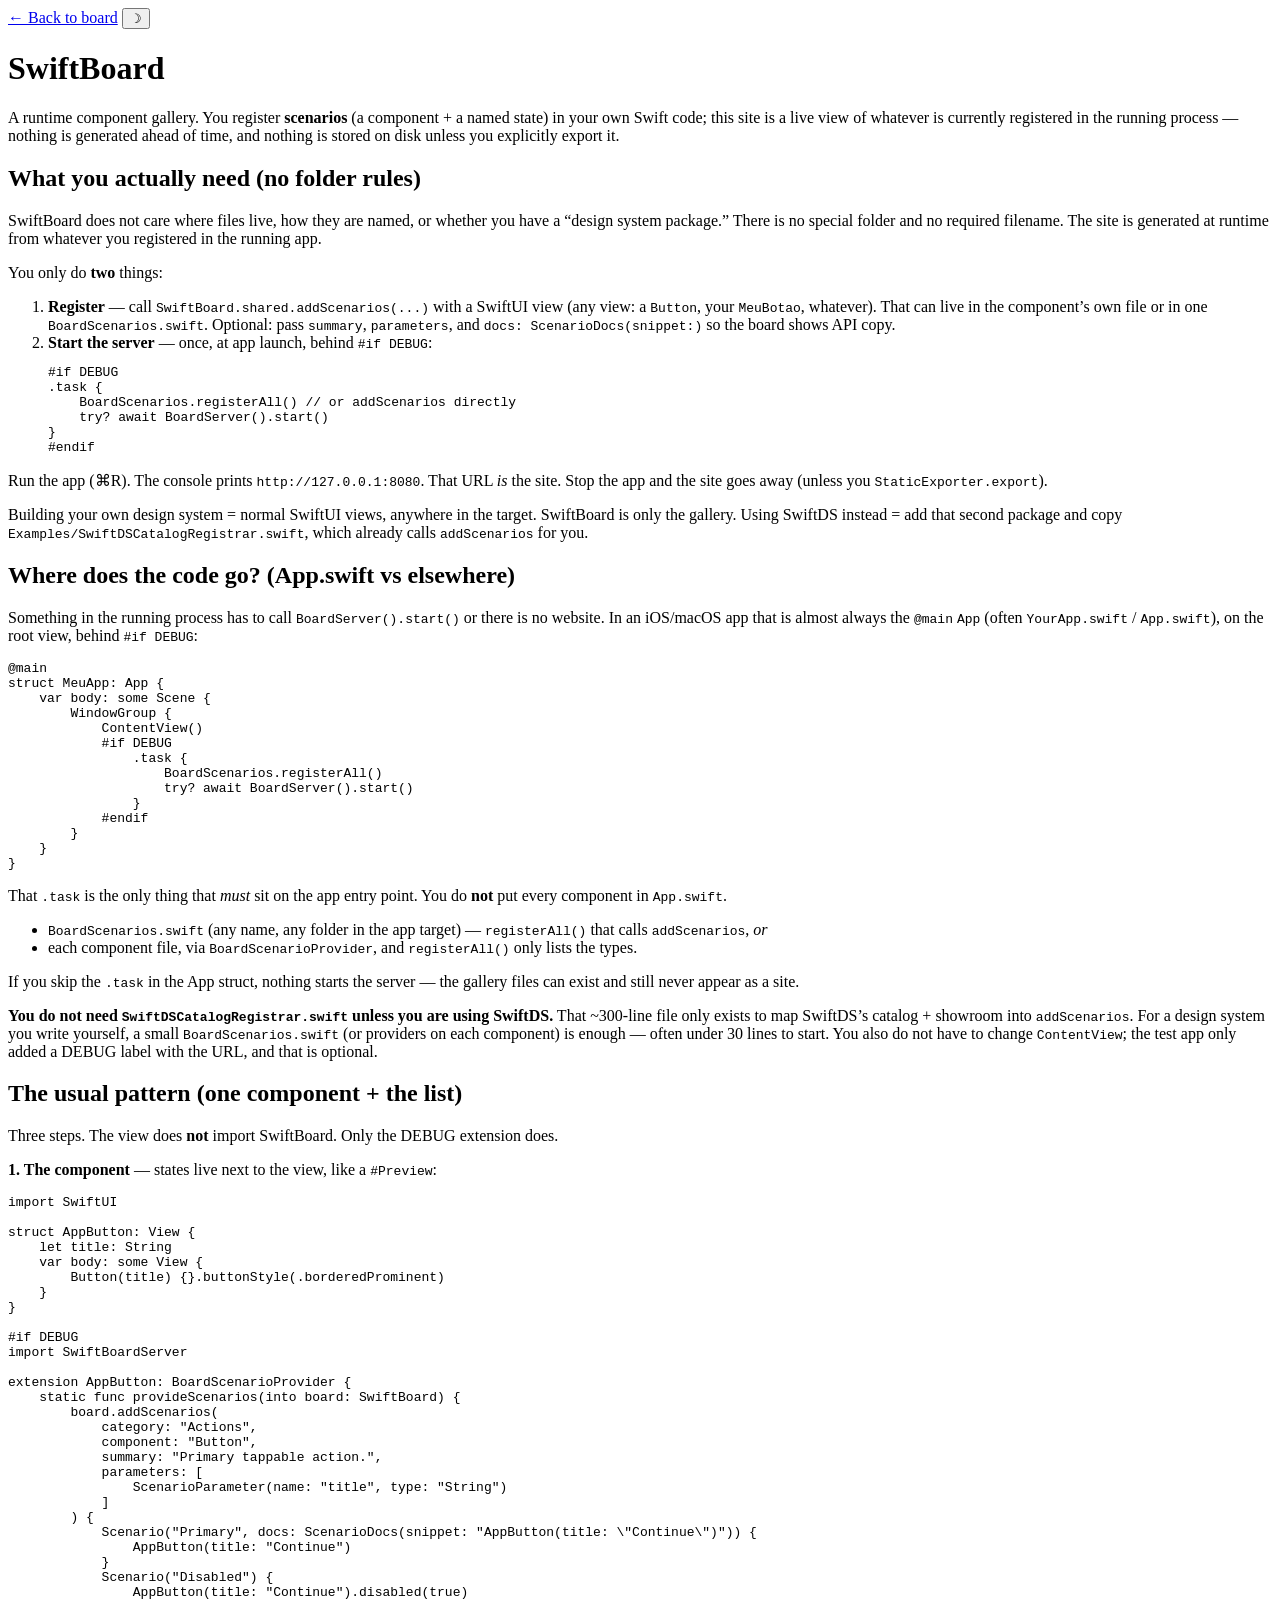
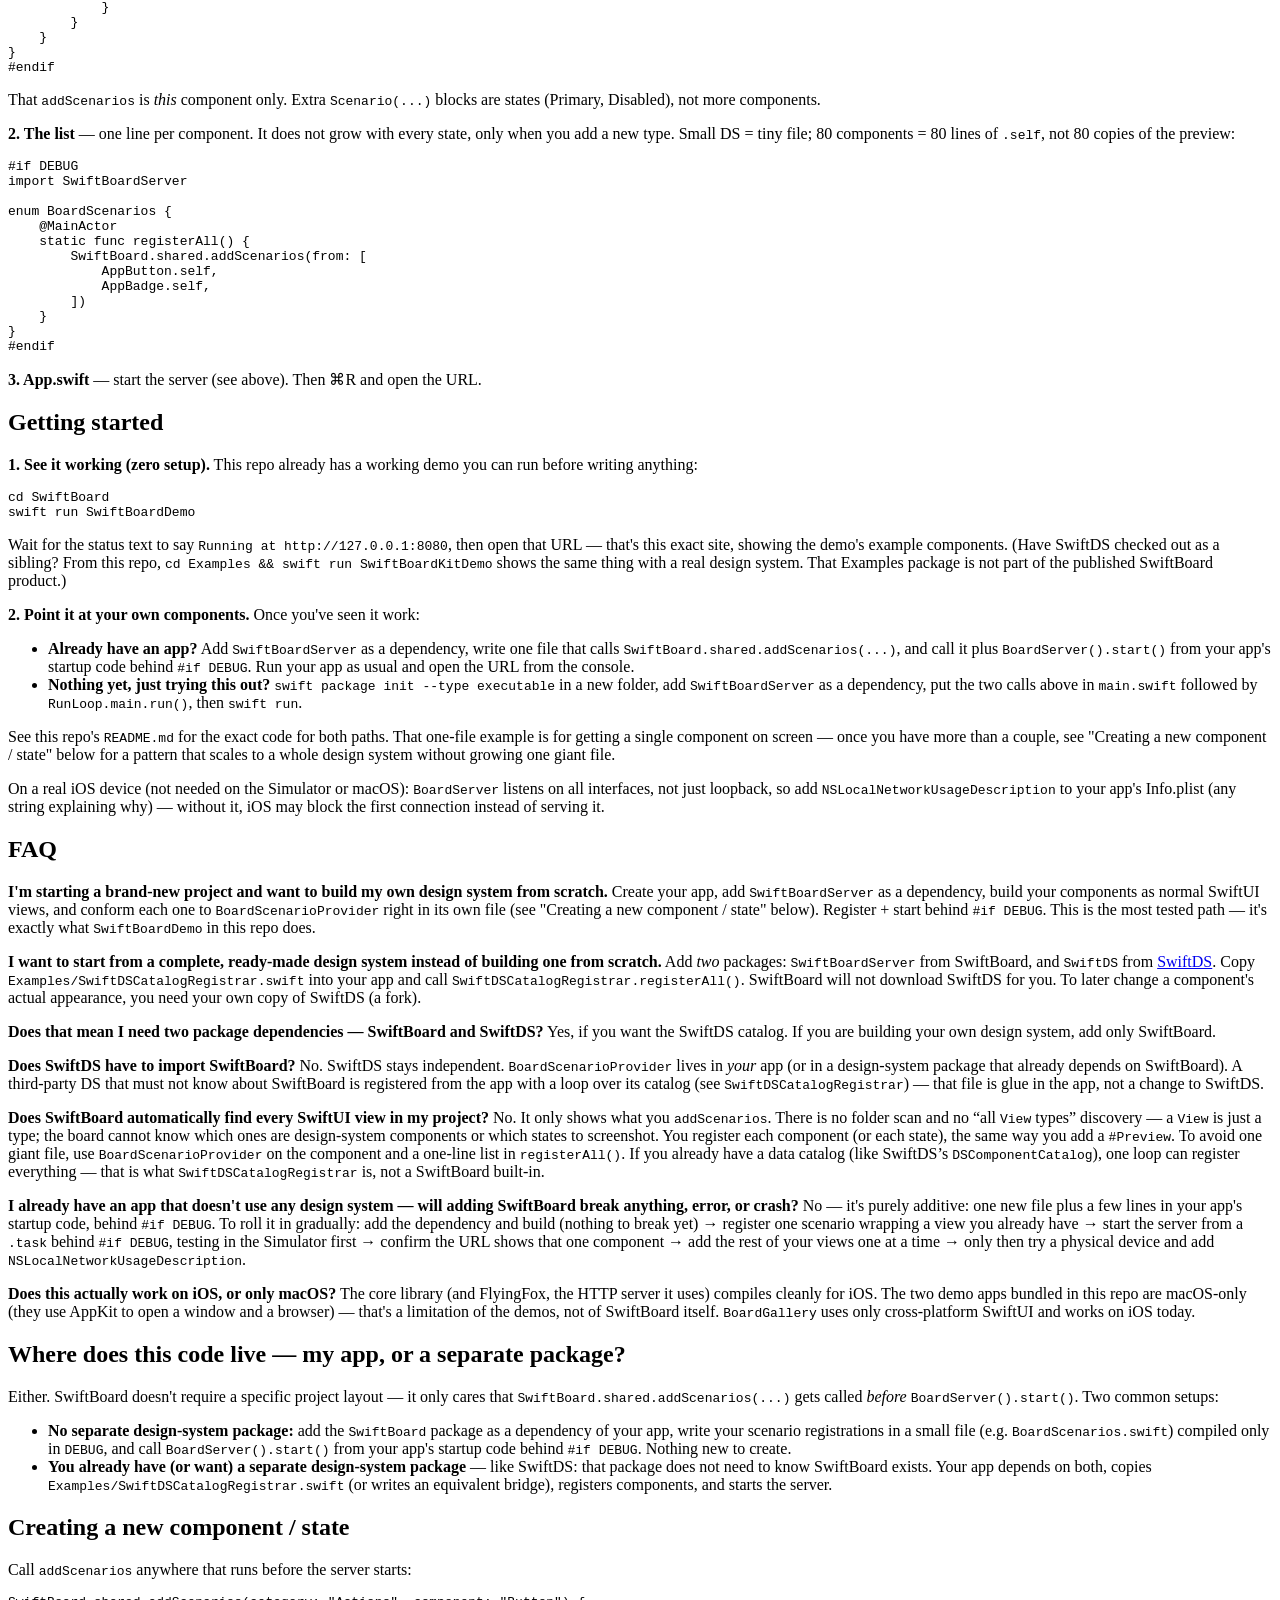
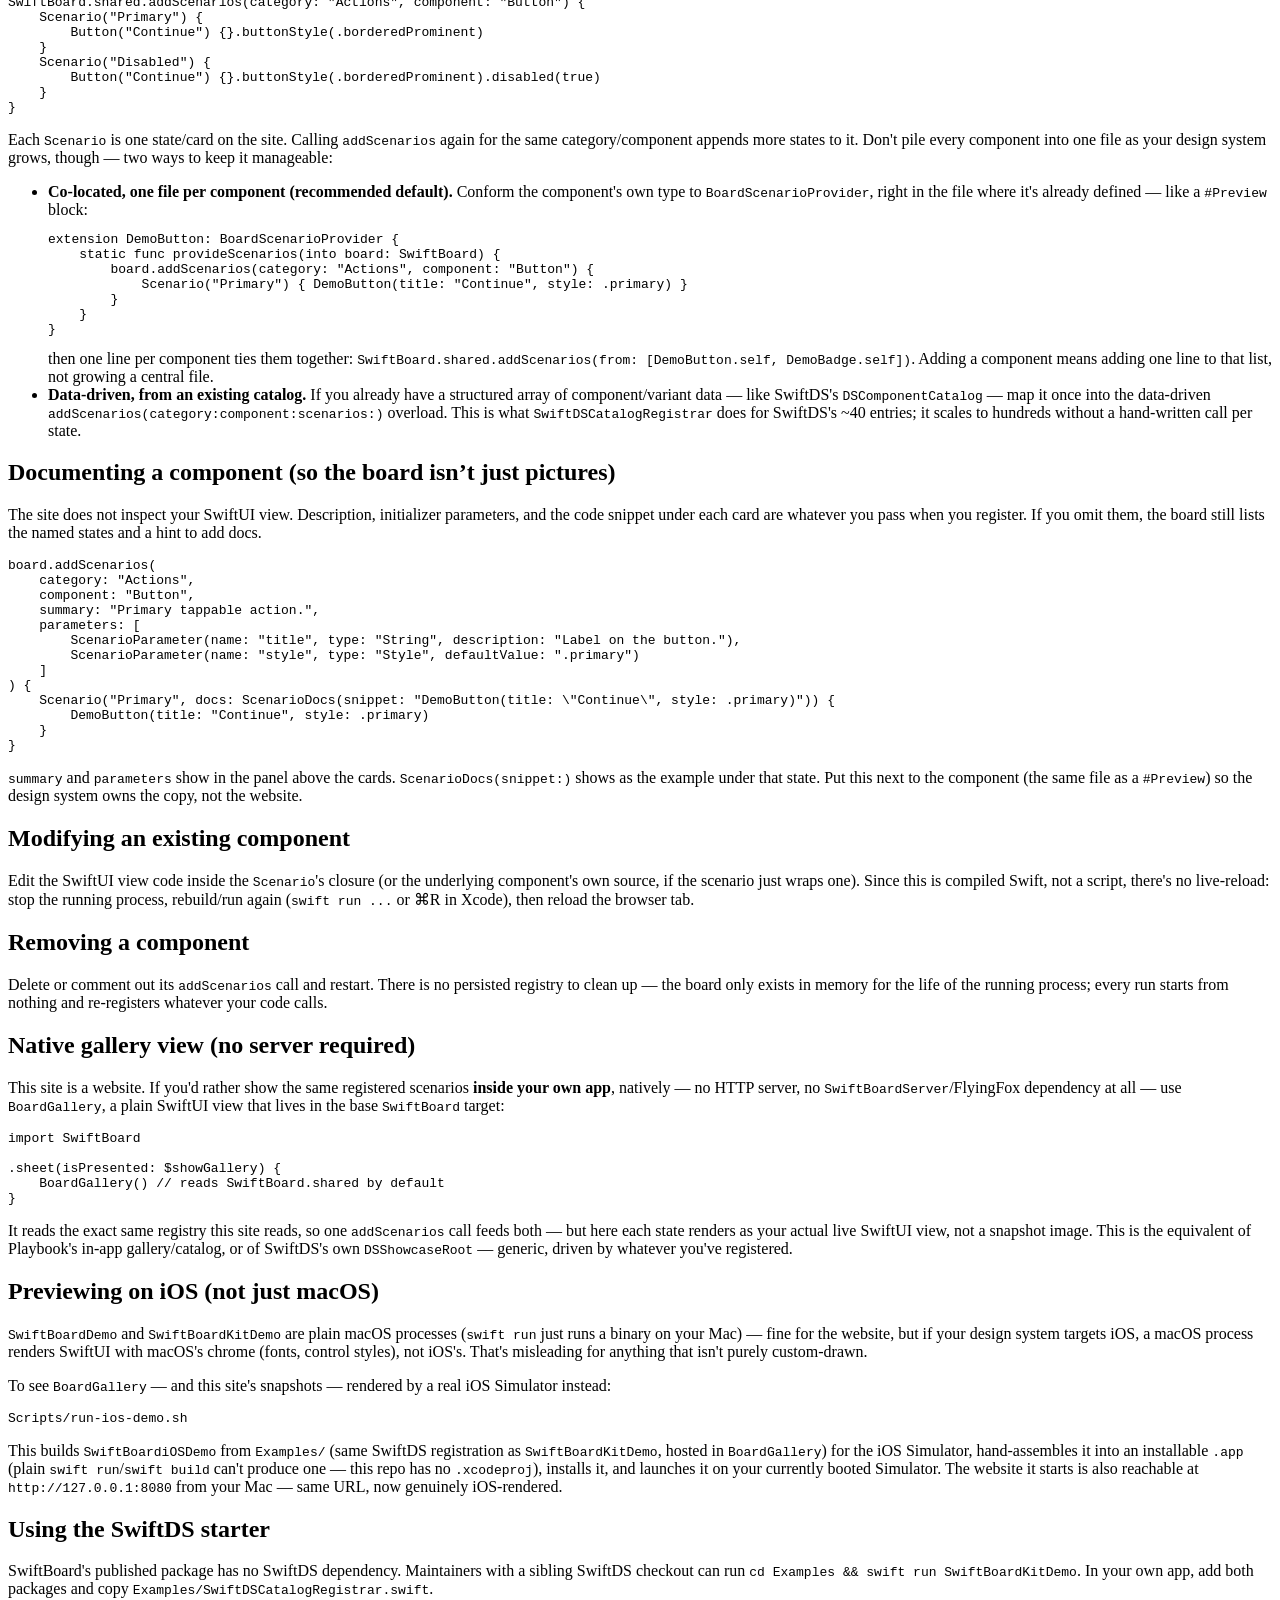
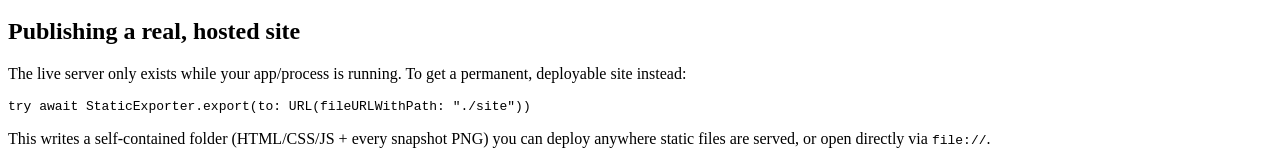
==== commit 25af6dc0: "Expand docs with standard scenario workflow Add a new docs section explaining the typical SwiftBoard" ====
--- a/Sources/SwiftBoardServer/Resources/docs.html
+++ b/Sources/SwiftBoardServer/Resources/docs.html
@@ -99,6 +99,63 @@
       30 lines to start. You also do not have to change <code>ContentView</code>; the test app
       only added a DEBUG label with the URL, and that is optional.
     </div>
+
+    <h2>The usual pattern (one component + the list)</h2>
+    <p>Three steps. The view does <strong>not</strong> import SwiftBoard. Only the DEBUG
+      extension does.</p>
+    <p><strong>1. The component</strong> — states live next to the view, like a
+      <code>#Preview</code>:</p>
+    <pre><code>import SwiftUI
+
+struct AppButton: View {
+    let title: String
+    var body: some View {
+        Button(title) {}.buttonStyle(.borderedProminent)
+    }
+}
+
+#if DEBUG
+import SwiftBoardServer
+
+extension AppButton: BoardScenarioProvider {
+    static func provideScenarios(into board: SwiftBoard) {
+        board.addScenarios(
+            category: "Actions",
+            component: "Button",
+            summary: "Primary tappable action.",
+            parameters: [
+                ScenarioParameter(name: "title", type: "String")
+            ]
+        ) {
+            Scenario("Primary", docs: ScenarioDocs(snippet: "AppButton(title: \"Continue\")")) {
+                AppButton(title: "Continue")
+            }
+            Scenario("Disabled") {
+                AppButton(title: "Continue").disabled(true)
+            }
+        }
+    }
+}
+#endif</code></pre>
+    <p>That <code>addScenarios</code> is <em>this</em> component only. Extra
+      <code>Scenario(...)</code> blocks are states (Primary, Disabled), not more components.</p>
+    <p><strong>2. The list</strong> — one line per component. It does not grow with every
+      state, only when you add a new type. Small DS = tiny file; 80 components = 80 lines of
+      <code>.self</code>, not 80 copies of the preview:</p>
+    <pre><code>#if DEBUG
+import SwiftBoardServer
+
+enum BoardScenarios {
+    @MainActor
+    static func registerAll() {
+        SwiftBoard.shared.addScenarios(from: [
+            AppButton.self,
+            AppBadge.self,
+        ])
+    }
+}
+#endif</code></pre>
+    <p><strong>3. App.swift</strong> — start the server (see above). Then ⌘R and open the URL.</p>
 
     <h2>Getting started</h2>
     <p><strong>1. See it working (zero setup).</strong> This repo already has a working demo
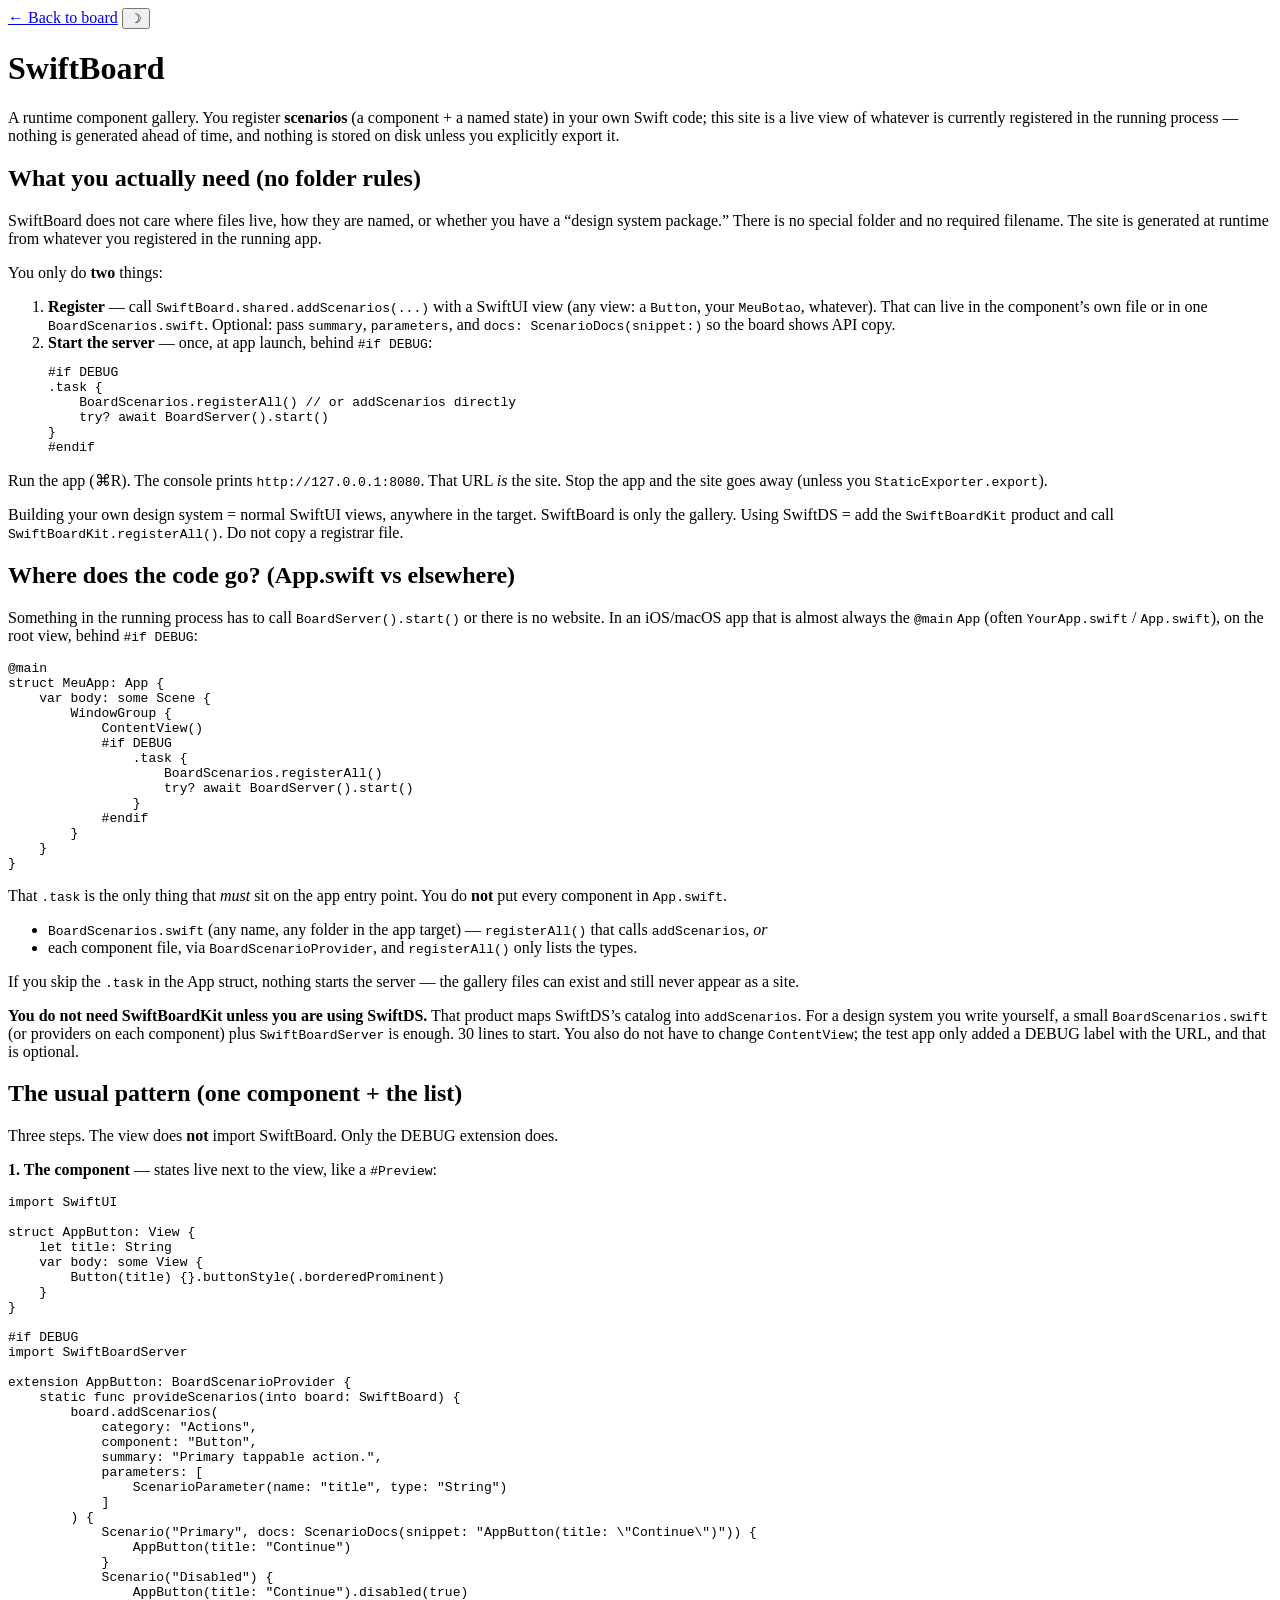
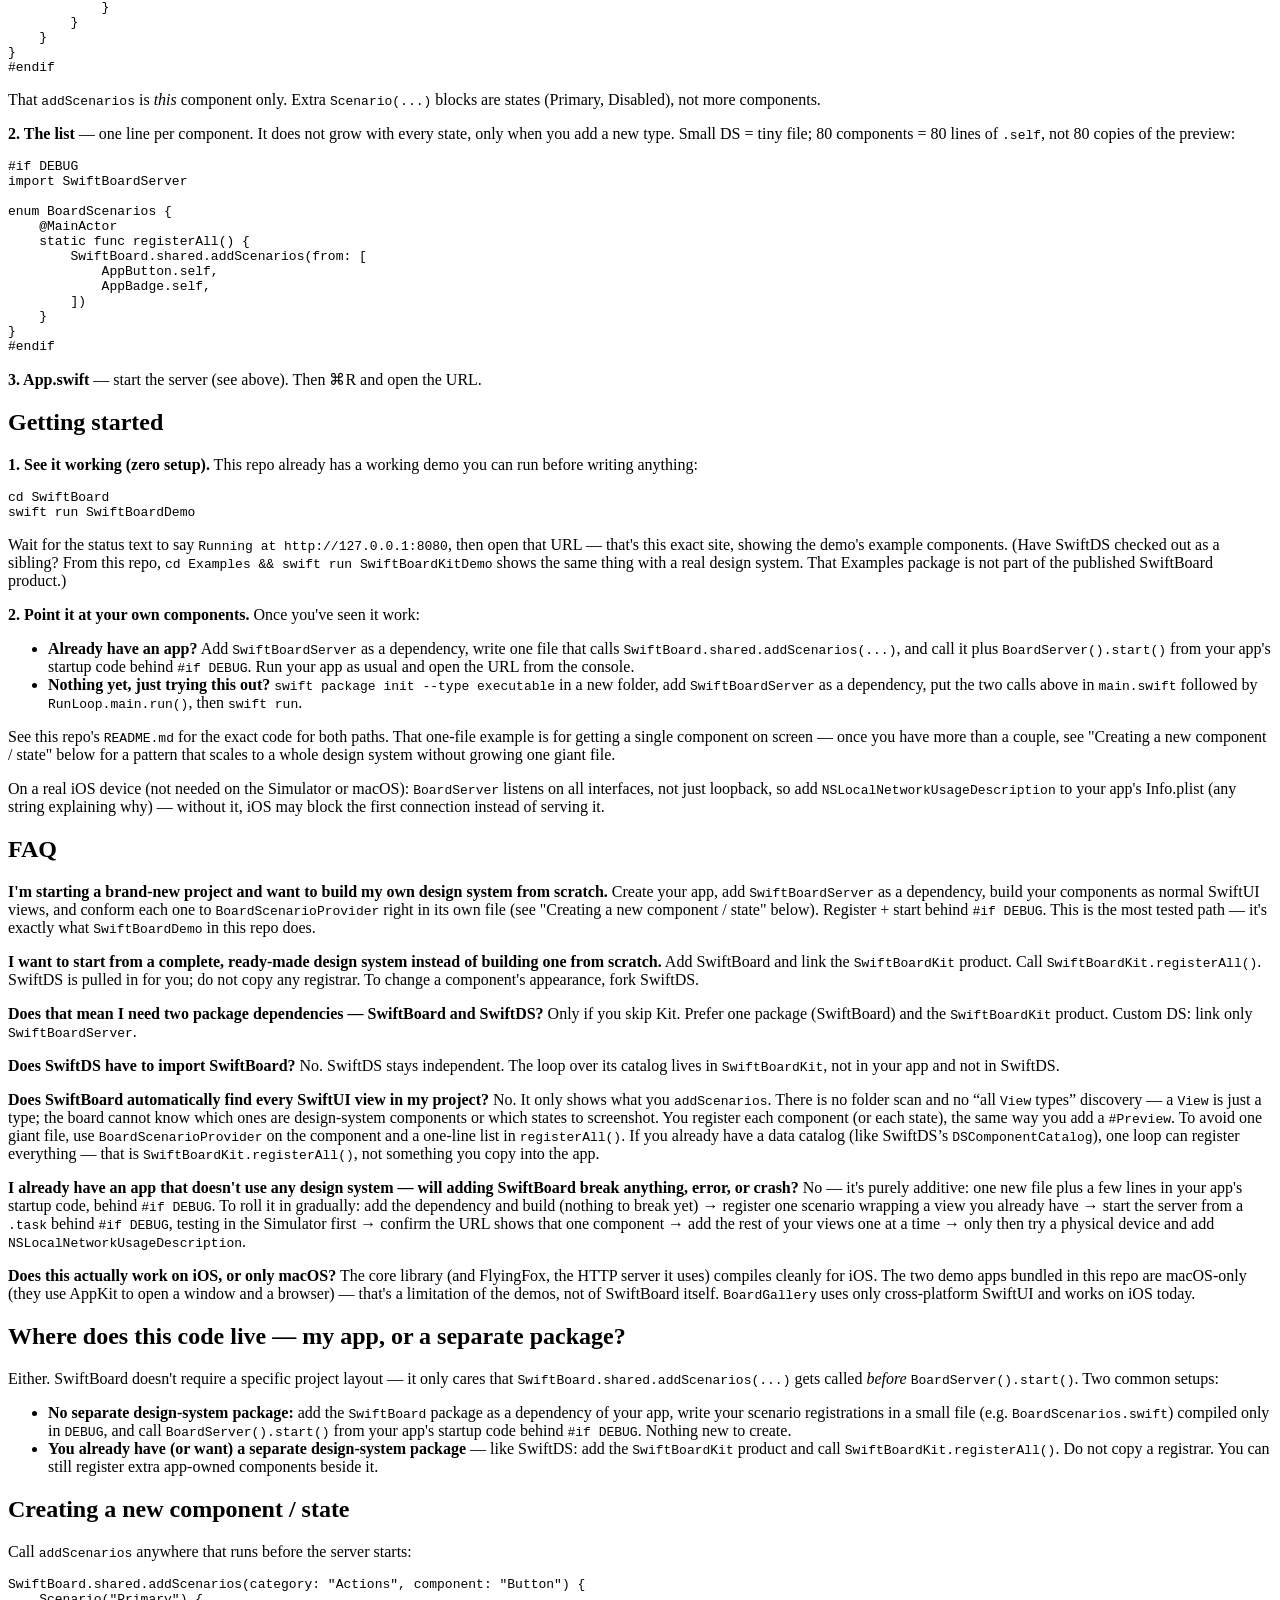
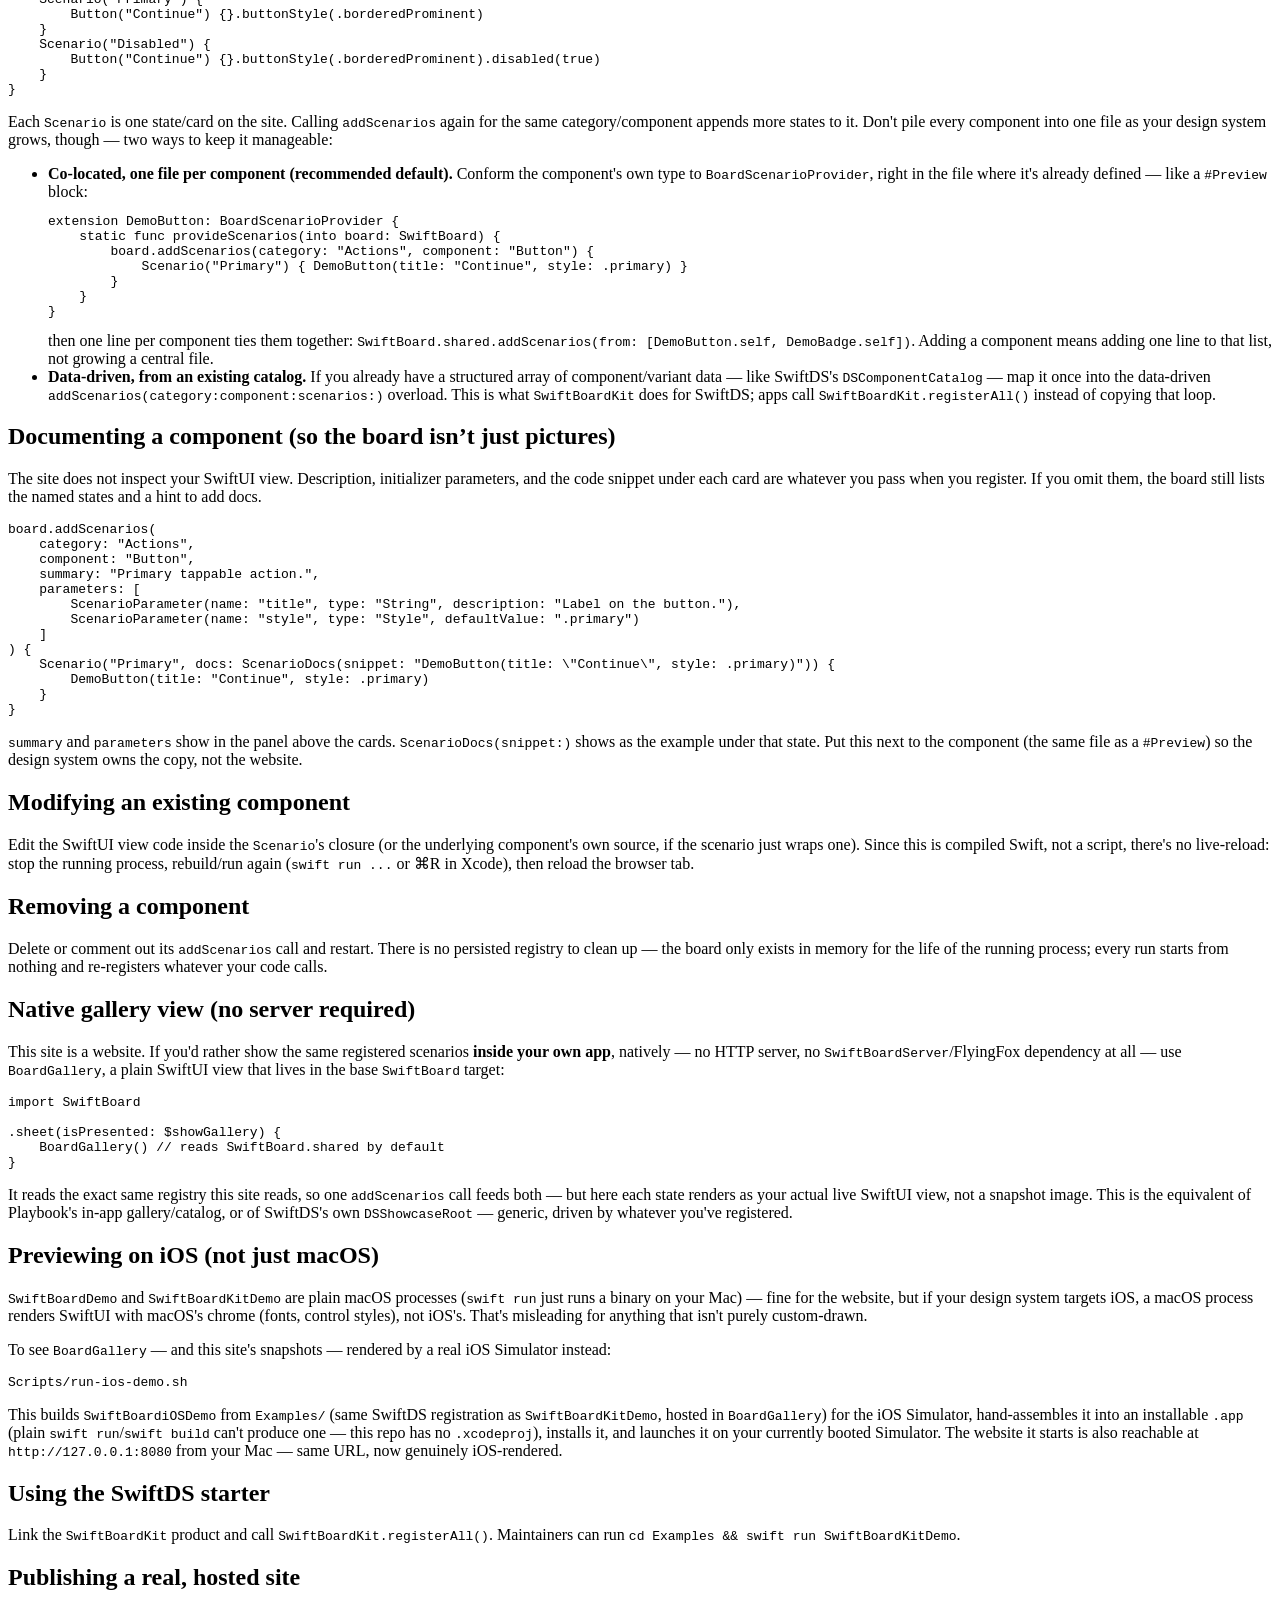
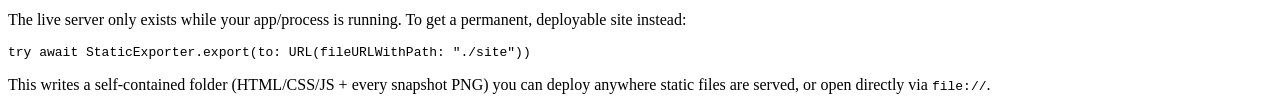
==== commit 46a779ff: "Add SwiftBoardKit product for SwiftDS setup Introduces a new `SwiftBoardKit` library product that bu" ====
--- a/Sources/SwiftBoardServer/Resources/docs.html
+++ b/Sources/SwiftBoardServer/Resources/docs.html
@@ -57,9 +57,8 @@
       <code>StaticExporter.export</code>).</p>
     <div class="sb-callout">
       Building your own design system = normal SwiftUI views, anywhere in the target. SwiftBoard
-      is only the gallery. Using SwiftDS instead = add that second package and copy
-      <code>Examples/SwiftDSCatalogRegistrar.swift</code>, which already calls
-      <code>addScenarios</code> for you.
+      is only the gallery. Using SwiftDS = add the <code>SwiftBoardKit</code> product and call
+      <code>SwiftBoardKit.registerAll()</code>. Do not copy a registrar file.
     </div>
 
     <h2>Where does the code go? (App.swift vs elsewhere)</h2>
@@ -92,10 +91,10 @@
     <p>If you skip the <code>.task</code> in the App struct, nothing starts the server — the
       gallery files can exist and still never appear as a site.</p>
     <div class="sb-callout">
-      <strong>You do not need <code>SwiftDSCatalogRegistrar.swift</code> unless you are using
-      SwiftDS.</strong> That ~300-line file only exists to map SwiftDS’s catalog + showroom into
-      <code>addScenarios</code>. For a design system you write yourself, a small
-      <code>BoardScenarios.swift</code> (or providers on each component) is enough — often under
+      <strong>You do not need SwiftBoardKit unless you are using SwiftDS.</strong>
+      That product maps SwiftDS’s catalog into <code>addScenarios</code>. For a design system
+      you write yourself, a small <code>BoardScenarios.swift</code> (or providers on each
+      component) plus <code>SwiftBoardServer</code> is enough.
       30 lines to start. You also do not have to change <code>ContentView</code>; the test app
       only added a DEBUG label with the URL, and that is optional.
     </div>
@@ -198,22 +197,15 @@
       state" below). Register + start behind <code>#if DEBUG</code>. This is the most tested
       path — it's exactly what <code>SwiftBoardDemo</code> in this repo does.</p>
     <p><strong>I want to start from a complete, ready-made design system instead of building one
-      from scratch.</strong> Add <em>two</em> packages: <code>SwiftBoardServer</code> from
-      SwiftBoard, and <code>SwiftDS</code> from
-      <a href="https://github.com/luizmellodev/SwiftDS-package">SwiftDS</a>. Copy
-      <code>Examples/SwiftDSCatalogRegistrar.swift</code> into your app and call
-      <code>SwiftDSCatalogRegistrar.registerAll()</code>. SwiftBoard will not download SwiftDS
-      for you. To later change a component's actual appearance, you need your own copy of
-      SwiftDS (a fork).</p>
+      from scratch.</strong> Add SwiftBoard and link the <code>SwiftBoardKit</code> product.
+      Call <code>SwiftBoardKit.registerAll()</code>. SwiftDS is pulled in for you; do not copy
+      any registrar. To change a component's appearance, fork SwiftDS.</p>
     <p><strong>Does that mean I need two package dependencies — SwiftBoard and SwiftDS?</strong>
-      Yes, if you want the SwiftDS catalog. If you are building your own design system, add
-      only SwiftBoard.</p>
+      Only if you skip Kit. Prefer one package (SwiftBoard) and the <code>SwiftBoardKit</code>
+      product. Custom DS: link only <code>SwiftBoardServer</code>.</p>
     <p><strong>Does SwiftDS have to import SwiftBoard?</strong>
-      No. SwiftDS stays independent. <code>BoardScenarioProvider</code> lives in
-      <em>your</em> app (or in a design-system package that already depends on SwiftBoard).
-      A third-party DS that must not know about SwiftBoard is registered from the app with a
-      loop over its catalog (see <code>SwiftDSCatalogRegistrar</code>) — that file is glue in
-      the app, not a change to SwiftDS.</p>
+      No. SwiftDS stays independent. The loop over its catalog lives in
+      <code>SwiftBoardKit</code>, not in your app and not in SwiftDS.</p>
     <p><strong>Does SwiftBoard automatically find every SwiftUI view in my project?</strong>
       No. It only shows what you <code>addScenarios</code>. There is no folder scan and no
       “all <code>View</code> types” discovery — a <code>View</code> is just a type; the board
@@ -222,7 +214,7 @@
       To avoid one giant file, use <code>BoardScenarioProvider</code> on the component and a
       one-line list in <code>registerAll()</code>. If you already have a data catalog (like
       SwiftDS’s <code>DSComponentCatalog</code>), one loop can register everything — that is
-      what <code>SwiftDSCatalogRegistrar</code> is, not a SwiftBoard built-in.</p>
+      <code>SwiftBoardKit.registerAll()</code>, not something you copy into the app.</p>
     <p><strong>I already have an app that doesn't use any design system — will adding SwiftBoard
       break anything, error, or crash?</strong> No — it's purely additive: one new file plus a
       few lines in your app's startup code, behind <code>#if DEBUG</code>. To roll it in
@@ -248,9 +240,9 @@
         <code>BoardServer().start()</code> from your app's startup code behind
         <code>#if DEBUG</code>. Nothing new to create.</li>
       <li><strong>You already have (or want) a separate design-system package</strong> — like
-        SwiftDS: that package does not need to know SwiftBoard exists. Your app depends on both,
-        copies <code>Examples/SwiftDSCatalogRegistrar.swift</code> (or writes an equivalent
-        bridge), registers components, and starts the server.</li>
+        SwiftDS: add the <code>SwiftBoardKit</code> product and call
+        <code>SwiftBoardKit.registerAll()</code>. Do not copy a registrar. You can still
+        register extra app-owned components beside it.</li>
     </ul>
 
     <h2>Creating a new component / state</h2>
@@ -284,8 +276,8 @@
       <li><strong>Data-driven, from an existing catalog.</strong> If you already have a
         structured array of component/variant data — like SwiftDS's <code>DSComponentCatalog</code>
         — map it once into the data-driven <code>addScenarios(category:component:scenarios:)</code>
-        overload. This is what <code>SwiftDSCatalogRegistrar</code> does for SwiftDS's ~40
-        entries; it scales to hundreds without a hand-written call per state.</li>
+        overload. This is what <code>SwiftBoardKit</code> does for SwiftDS; apps call
+        <code>SwiftBoardKit.registerAll()</code> instead of copying that loop.</li>
     </ul>
 
     <h2>Documenting a component (so the board isn’t just pictures)</h2>
@@ -354,10 +346,9 @@
       <code>http://127.0.0.1:8080</code> from your Mac — same URL, now genuinely iOS-rendered.</p>
 
     <h2>Using the SwiftDS starter</h2>
-    <p>SwiftBoard's published package has no SwiftDS dependency. Maintainers with a sibling
-      SwiftDS checkout can run <code>cd Examples &amp;&amp; swift run SwiftBoardKitDemo</code>.
-      In your own app, add both packages and copy
-      <code>Examples/SwiftDSCatalogRegistrar.swift</code>.</p>
+    <p>Link the <code>SwiftBoardKit</code> product and call
+      <code>SwiftBoardKit.registerAll()</code>. Maintainers can run
+      <code>cd Examples &amp;&amp; swift run SwiftBoardKitDemo</code>.</p>
 
     <h2>Publishing a real, hosted site</h2>
     <p>The live server only exists while your app/process is running. To get a permanent,
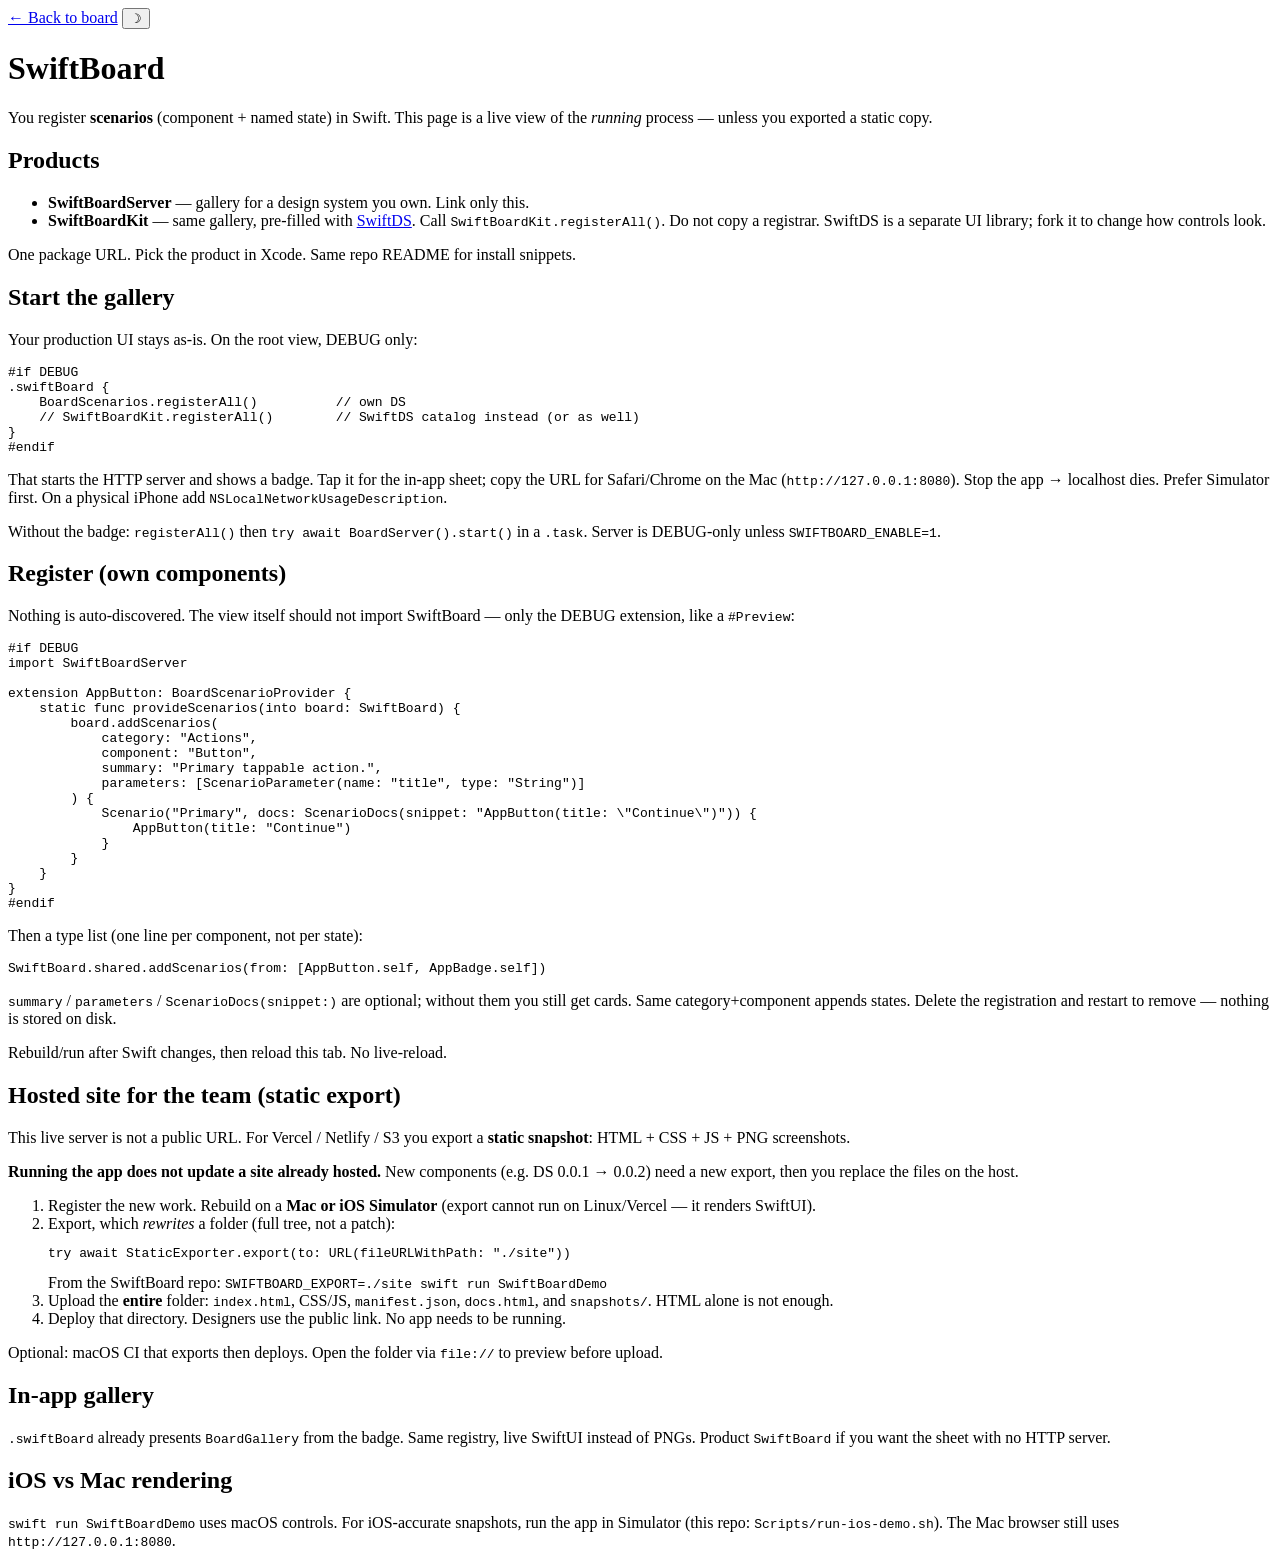
==== commit 7f5e142f: "Rewrite docs for setup and publish flow Refactors README and in-app docs to a shorter, task-oriented" ====
--- a/Sources/SwiftBoardServer/Resources/docs.html
+++ b/Sources/SwiftBoardServer/Resources/docs.html
@@ -25,95 +25,39 @@
     </div>
     <h1>SwiftBoard</h1>
     <p class="sb-docs-subtitle">
-      A runtime component gallery. You register <strong>scenarios</strong> (a component + a
-      named state) in your own Swift code; this site is a live view of whatever is currently
-      registered in the running process — nothing is generated ahead of time, and nothing is
-      stored on disk unless you explicitly export it.
+      You register <strong>scenarios</strong> (component + named state) in Swift.
+      This page is a live view of the <em>running</em> process — unless you exported a static copy.
     </p>
 
-    <h2>What you actually need (no folder rules)</h2>
-    <p>SwiftBoard does not care where files live, how they are named, or whether you have a
-      “design system package.” There is no special folder and no required filename. The site is
-      generated at runtime from whatever you registered in the running app.</p>
-    <p>You only do <strong>two</strong> things:</p>
-    <ol>
-      <li><strong>Register</strong> — call <code>SwiftBoard.shared.addScenarios(...)</code> with
-        a SwiftUI view (any view: a <code>Button</code>, your <code>MeuBotao</code>, whatever).
-        That can live in the component’s own file or in one <code>BoardScenarios.swift</code>.
-        Optional: pass <code>summary</code>, <code>parameters</code>, and
-        <code>docs: ScenarioDocs(snippet:)</code> so the board shows API copy.</li>
-      <li><strong>Start the server</strong> — once, at app launch, behind
-        <code>#if DEBUG</code>:
-        <pre><code>#if DEBUG
-.task {
-    BoardScenarios.registerAll() // or addScenarios directly
-    try? await BoardServer().start()
+    <h2>Products</h2>
+    <ul>
+      <li><strong>SwiftBoardServer</strong> — gallery for a design system you own. Link only this.</li>
+      <li><strong>SwiftBoardKit</strong> — same gallery, pre-filled with
+        <a href="https://github.com/luizmellodev/SwiftDS-package">SwiftDS</a>. Call
+        <code>SwiftBoardKit.registerAll()</code>. Do not copy a registrar. SwiftDS is a separate
+        UI library; fork it to change how controls look.</li>
+    </ul>
+    <p>One package URL. Pick the product in Xcode. Same repo README for install snippets.</p>
+
+    <h2>Start the gallery</h2>
+    <p>Your production UI stays as-is. On the root view, DEBUG only:</p>
+    <pre><code>#if DEBUG
+.swiftBoard {
+    BoardScenarios.registerAll()          // own DS
+    // SwiftBoardKit.registerAll()        // SwiftDS catalog instead (or as well)
 }
 #endif</code></pre>
-      </li>
-    </ol>
-    <p>Run the app (⌘R). The console prints <code>http://127.0.0.1:8080</code>. That URL
-      <em>is</em> the site. Stop the app and the site goes away (unless you
-      <code>StaticExporter.export</code>).</p>
-    <div class="sb-callout">
-      Building your own design system = normal SwiftUI views, anywhere in the target. SwiftBoard
-      is only the gallery. Using SwiftDS = add the <code>SwiftBoardKit</code> product and call
-      <code>SwiftBoardKit.registerAll()</code>. Do not copy a registrar file.
-    </div>
+    <p>That starts the HTTP server and shows a badge. Tap it for the in-app sheet; copy the URL
+      for Safari/Chrome on the Mac (<code>http://127.0.0.1:8080</code>). Stop the app → localhost
+      dies. Prefer Simulator first. On a physical iPhone add
+      <code>NSLocalNetworkUsageDescription</code>.</p>
+    <p>Without the badge: <code>registerAll()</code> then <code>try await BoardServer().start()</code>
+      in a <code>.task</code>. Server is DEBUG-only unless <code>SWIFTBOARD_ENABLE=1</code>.</p>
 
-    <h2>Where does the code go? (App.swift vs elsewhere)</h2>
-    <p>Something in the running process has to call <code>BoardServer().start()</code> or there
-      is no website. In an iOS/macOS app that is almost always the <code>@main</code> <code>App</code>
-      (often <code>YourApp.swift</code> / <code>App.swift</code>), on the root view, behind
-      <code>#if DEBUG</code>:</p>
-    <pre><code>@main
-struct MeuApp: App {
-    var body: some Scene {
-        WindowGroup {
-            ContentView()
-            #if DEBUG
-                .task {
-                    BoardScenarios.registerAll()
-                    try? await BoardServer().start()
-                }
-            #endif
-        }
-    }
-}</code></pre>
-    <p>That <code>.task</code> is the only thing that <em>must</em> sit on the app entry point.
-      You do <strong>not</strong> put every component in <code>App.swift</code>.</p>
-    <ul>
-      <li><code>BoardScenarios.swift</code> (any name, any folder in the app target) —
-        <code>registerAll()</code> that calls <code>addScenarios</code>, <em>or</em></li>
-      <li>each component file, via <code>BoardScenarioProvider</code>, and
-        <code>registerAll()</code> only lists the types.</li>
-    </ul>
-    <p>If you skip the <code>.task</code> in the App struct, nothing starts the server — the
-      gallery files can exist and still never appear as a site.</p>
-    <div class="sb-callout">
-      <strong>You do not need SwiftBoardKit unless you are using SwiftDS.</strong>
-      That product maps SwiftDS’s catalog into <code>addScenarios</code>. For a design system
-      you write yourself, a small <code>BoardScenarios.swift</code> (or providers on each
-      component) plus <code>SwiftBoardServer</code> is enough.
-      30 lines to start. You also do not have to change <code>ContentView</code>; the test app
-      only added a DEBUG label with the URL, and that is optional.
-    </div>
-
-    <h2>The usual pattern (one component + the list)</h2>
-    <p>Three steps. The view does <strong>not</strong> import SwiftBoard. Only the DEBUG
-      extension does.</p>
-    <p><strong>1. The component</strong> — states live next to the view, like a
-      <code>#Preview</code>:</p>
-    <pre><code>import SwiftUI
-
-struct AppButton: View {
-    let title: String
-    var body: some View {
-        Button(title) {}.buttonStyle(.borderedProminent)
-    }
-}
-
-#if DEBUG
+    <h2>Register (own components)</h2>
+    <p>Nothing is auto-discovered. The view itself should not import SwiftBoard — only the
+      DEBUG extension, like a <code>#Preview</code>:</p>
+    <pre><code>#if DEBUG
 import SwiftBoardServer
 
 extension AppButton: BoardScenarioProvider {
@@ -122,240 +66,50 @@
             category: "Actions",
             component: "Button",
             summary: "Primary tappable action.",
-            parameters: [
-                ScenarioParameter(name: "title", type: "String")
-            ]
+            parameters: [ScenarioParameter(name: "title", type: "String")]
         ) {
             Scenario("Primary", docs: ScenarioDocs(snippet: "AppButton(title: \"Continue\")")) {
                 AppButton(title: "Continue")
-            }
-            Scenario("Disabled") {
-                AppButton(title: "Continue").disabled(true)
             }
         }
     }
 }
 #endif</code></pre>
-    <p>That <code>addScenarios</code> is <em>this</em> component only. Extra
-      <code>Scenario(...)</code> blocks are states (Primary, Disabled), not more components.</p>
-    <p><strong>2. The list</strong> — one line per component. It does not grow with every
-      state, only when you add a new type. Small DS = tiny file; 80 components = 80 lines of
-      <code>.self</code>, not 80 copies of the preview:</p>
-    <pre><code>#if DEBUG
-import SwiftBoardServer
+    <p>Then a type list (one line per component, not per state):</p>
+    <pre><code>SwiftBoard.shared.addScenarios(from: [AppButton.self, AppBadge.self])</code></pre>
+    <p><code>summary</code> / <code>parameters</code> / <code>ScenarioDocs(snippet:)</code> are
+      optional; without them you still get cards. Same category+component appends states.
+      Delete the registration and restart to remove — nothing is stored on disk.</p>
+    <p>Rebuild/run after Swift changes, then reload this tab. No live-reload.</p>
 
-enum BoardScenarios {
-    @MainActor
-    static func registerAll() {
-        SwiftBoard.shared.addScenarios(from: [
-            AppButton.self,
-            AppBadge.self,
-        ])
-    }
-}
-#endif</code></pre>
-    <p><strong>3. App.swift</strong> — start the server (see above). Then ⌘R and open the URL.</p>
+    <h2>Hosted site for the team (static export)</h2>
+    <p>This live server is not a public URL. For Vercel / Netlify / S3 you export a
+      <strong>static snapshot</strong>: HTML + CSS + JS + PNG screenshots.</p>
+    <p><strong>Running the app does not update a site already hosted.</strong> New components
+      (e.g. DS 0.0.1 → 0.0.2) need a new export, then you replace the files on the host.</p>
+    <ol>
+      <li>Register the new work. Rebuild on a <strong>Mac or iOS Simulator</strong>
+        (export cannot run on Linux/Vercel — it renders SwiftUI).</li>
+      <li>Export, which <em>rewrites</em> a folder (full tree, not a patch):
+        <pre><code>try await StaticExporter.export(to: URL(fileURLWithPath: "./site"))</code></pre>
+        From the SwiftBoard repo: <code>SWIFTBOARD_EXPORT=./site swift run SwiftBoardDemo</code></li>
+      <li>Upload the <strong>entire</strong> folder: <code>index.html</code>, CSS/JS,
+        <code>manifest.json</code>, <code>docs.html</code>, and <code>snapshots/</code>.
+        HTML alone is not enough.</li>
+      <li>Deploy that directory. Designers use the public link. No app needs to be running.</li>
+    </ol>
+    <p>Optional: macOS CI that exports then deploys. Open the folder via <code>file://</code> to
+      preview before upload.</p>
 
-    <h2>Getting started</h2>
-    <p><strong>1. See it working (zero setup).</strong> This repo already has a working demo
-      you can run before writing anything:</p>
-    <pre><code>cd SwiftBoard
-swift run SwiftBoardDemo</code></pre>
-    <p>Wait for the status text to say <code>Running at http://127.0.0.1:8080</code>, then open
-      that URL — that's this exact site, showing the demo's example components. (Have SwiftDS
-      checked out as a sibling? From this repo, <code>cd Examples && swift run SwiftBoardKitDemo</code>
-      shows the same thing with a real design system. That Examples package is not part of the
-      published SwiftBoard product.)</p>
-    <p><strong>2. Point it at your own components.</strong> Once you've seen it work:</p>
-    <ul>
-      <li><strong>Already have an app?</strong> Add <code>SwiftBoardServer</code> as a
-        dependency, write one file that calls <code>SwiftBoard.shared.addScenarios(...)</code>,
-        and call it plus <code>BoardServer().start()</code> from your app's startup code behind
-        <code>#if DEBUG</code>. Run your app as usual and open the URL from the console.</li>
-      <li><strong>Nothing yet, just trying this out?</strong>
-        <code>swift package init --type executable</code> in a new folder, add
-        <code>SwiftBoardServer</code> as a dependency, put the two calls above in
-        <code>main.swift</code> followed by <code>RunLoop.main.run()</code>, then
-        <code>swift run</code>.</li>
-    </ul>
-    <p>See this repo's <code>README.md</code> for the exact code for both paths. That one-file
-      example is for getting a single component on screen — once you have more than a couple,
-      see "Creating a new component / state" below for a pattern that scales to a whole design
-      system without growing one giant file.</p>
-    <div class="sb-callout">
-      On a real iOS device (not needed on the Simulator or macOS): <code>BoardServer</code>
-      listens on all interfaces, not just loopback, so add
-      <code>NSLocalNetworkUsageDescription</code> to your app's Info.plist (any string
-      explaining why) — without it, iOS may block the first connection instead of serving it.
-    </div>
+    <h2>In-app gallery</h2>
+    <p><code>.swiftBoard</code> already presents <code>BoardGallery</code> from the badge.
+      Same registry, live SwiftUI instead of PNGs. Product <code>SwiftBoard</code> if you want
+      the sheet with no HTTP server.</p>
 
-    <h2>FAQ</h2>
-    <p><strong>I'm starting a brand-new project and want to build my own design system from
-      scratch.</strong> Create your app, add <code>SwiftBoardServer</code> as a dependency, build
-      your components as normal SwiftUI views, and conform each one to
-      <code>BoardScenarioProvider</code> right in its own file (see "Creating a new component /
-      state" below). Register + start behind <code>#if DEBUG</code>. This is the most tested
-      path — it's exactly what <code>SwiftBoardDemo</code> in this repo does.</p>
-    <p><strong>I want to start from a complete, ready-made design system instead of building one
-      from scratch.</strong> Add SwiftBoard and link the <code>SwiftBoardKit</code> product.
-      Call <code>SwiftBoardKit.registerAll()</code>. SwiftDS is pulled in for you; do not copy
-      any registrar. To change a component's appearance, fork SwiftDS.</p>
-    <p><strong>Does that mean I need two package dependencies — SwiftBoard and SwiftDS?</strong>
-      Only if you skip Kit. Prefer one package (SwiftBoard) and the <code>SwiftBoardKit</code>
-      product. Custom DS: link only <code>SwiftBoardServer</code>.</p>
-    <p><strong>Does SwiftDS have to import SwiftBoard?</strong>
-      No. SwiftDS stays independent. The loop over its catalog lives in
-      <code>SwiftBoardKit</code>, not in your app and not in SwiftDS.</p>
-    <p><strong>Does SwiftBoard automatically find every SwiftUI view in my project?</strong>
-      No. It only shows what you <code>addScenarios</code>. There is no folder scan and no
-      “all <code>View</code> types” discovery — a <code>View</code> is just a type; the board
-      cannot know which ones are design-system components or which states to screenshot.
-      You register each component (or each state), the same way you add a <code>#Preview</code>.
-      To avoid one giant file, use <code>BoardScenarioProvider</code> on the component and a
-      one-line list in <code>registerAll()</code>. If you already have a data catalog (like
-      SwiftDS’s <code>DSComponentCatalog</code>), one loop can register everything — that is
-      <code>SwiftBoardKit.registerAll()</code>, not something you copy into the app.</p>
-    <p><strong>I already have an app that doesn't use any design system — will adding SwiftBoard
-      break anything, error, or crash?</strong> No — it's purely additive: one new file plus a
-      few lines in your app's startup code, behind <code>#if DEBUG</code>. To roll it in
-      gradually: add the dependency and build (nothing to break yet) → register one scenario
-      wrapping a view you already have → start the server from a <code>.task</code> behind
-      <code>#if DEBUG</code>, testing in the Simulator first → confirm the URL shows that one
-      component → add the rest of your views one at a time → only then try a physical device
-      and add <code>NSLocalNetworkUsageDescription</code>.</p>
-    <p><strong>Does this actually work on iOS, or only macOS?</strong> The core library (and
-      FlyingFox, the HTTP server it uses) compiles cleanly for iOS. The two demo apps bundled in
-      this repo are macOS-only (they use AppKit to open a window and a browser) — that's a
-      limitation of the demos, not of SwiftBoard itself. <code>BoardGallery</code> uses only
-      cross-platform SwiftUI and works on iOS today.</p>
-
-    <h2>Where does this code live — my app, or a separate package?</h2>
-    <p>Either. SwiftBoard doesn't require a specific project layout — it only cares that
-      <code>SwiftBoard.shared.addScenarios(...)</code> gets called <em>before</em>
-      <code>BoardServer().start()</code>. Two common setups:</p>
-    <ul>
-      <li><strong>No separate design-system package:</strong> add the <code>SwiftBoard</code>
-        package as a dependency of your app, write your scenario registrations in a small file
-        (e.g. <code>BoardScenarios.swift</code>) compiled only in <code>DEBUG</code>, and call
-        <code>BoardServer().start()</code> from your app's startup code behind
-        <code>#if DEBUG</code>. Nothing new to create.</li>
-      <li><strong>You already have (or want) a separate design-system package</strong> — like
-        SwiftDS: add the <code>SwiftBoardKit</code> product and call
-        <code>SwiftBoardKit.registerAll()</code>. Do not copy a registrar. You can still
-        register extra app-owned components beside it.</li>
-    </ul>
-
-    <h2>Creating a new component / state</h2>
-    <p>Call <code>addScenarios</code> anywhere that runs before the server starts:</p>
-    <pre><code>SwiftBoard.shared.addScenarios(category: "Actions", component: "Button") {
-    Scenario("Primary") {
-        Button("Continue") {}.buttonStyle(.borderedProminent)
-    }
-    Scenario("Disabled") {
-        Button("Continue") {}.buttonStyle(.borderedProminent).disabled(true)
-    }
-}</code></pre>
-    <p>Each <code>Scenario</code> is one state/card on the site. Calling
-      <code>addScenarios</code> again for the same category/component appends more states to it.
-      Don't pile every component into one file as your design system grows, though — two ways
-      to keep it manageable:</p>
-    <ul>
-      <li><strong>Co-located, one file per component (recommended default).</strong> Conform the
-        component's own type to <code>BoardScenarioProvider</code>, right in the file where it's
-        already defined — like a <code>#Preview</code> block:
-        <pre><code>extension DemoButton: BoardScenarioProvider {
-    static func provideScenarios(into board: SwiftBoard) {
-        board.addScenarios(category: "Actions", component: "Button") {
-            Scenario("Primary") { DemoButton(title: "Continue", style: .primary) }
-        }
-    }
-}</code></pre>
-        then one line per component ties them together:
-        <code>SwiftBoard.shared.addScenarios(from: [DemoButton.self, DemoBadge.self])</code>.
-        Adding a component means adding one line to that list, not growing a central file.</li>
-      <li><strong>Data-driven, from an existing catalog.</strong> If you already have a
-        structured array of component/variant data — like SwiftDS's <code>DSComponentCatalog</code>
-        — map it once into the data-driven <code>addScenarios(category:component:scenarios:)</code>
-        overload. This is what <code>SwiftBoardKit</code> does for SwiftDS; apps call
-        <code>SwiftBoardKit.registerAll()</code> instead of copying that loop.</li>
-    </ul>
-
-    <h2>Documenting a component (so the board isn’t just pictures)</h2>
-    <p>The site does not inspect your SwiftUI view. Description, initializer parameters, and
-      the code snippet under each card are whatever you pass when you register. If you omit
-      them, the board still lists the named states and a hint to add docs.</p>
-    <pre><code>board.addScenarios(
-    category: "Actions",
-    component: "Button",
-    summary: "Primary tappable action.",
-    parameters: [
-        ScenarioParameter(name: "title", type: "String", description: "Label on the button."),
-        ScenarioParameter(name: "style", type: "Style", defaultValue: ".primary")
-    ]
-) {
-    Scenario("Primary", docs: ScenarioDocs(snippet: "DemoButton(title: \"Continue\", style: .primary)")) {
-        DemoButton(title: "Continue", style: .primary)
-    }
-}</code></pre>
-    <p><code>summary</code> and <code>parameters</code> show in the panel above the cards.
-      <code>ScenarioDocs(snippet:)</code> shows as the example under that state. Put this next
-      to the component (the same file as a <code>#Preview</code>) so the design system owns the
-      copy, not the website.</p>
-
-    <h2>Modifying an existing component</h2>
-    <p>Edit the SwiftUI view code inside the <code>Scenario</code>'s closure (or the underlying
-      component's own source, if the scenario just wraps one). Since this is compiled Swift, not
-      a script, there's no live-reload: stop the running process, rebuild/run again
-      (<code>swift run ...</code> or ⌘R in Xcode), then reload the browser tab.</p>
-
-    <h2>Removing a component</h2>
-    <p>Delete or comment out its <code>addScenarios</code> call and restart. There is no
-      persisted registry to clean up — the board only exists in memory for the life of the
-      running process; every run starts from nothing and re-registers whatever your code calls.</p>
-
-    <h2>Native gallery view (no server required)</h2>
-    <p>This site is a website. If you'd rather show the same registered scenarios
-      <strong>inside your own app</strong>, natively — no HTTP server, no
-      <code>SwiftBoardServer</code>/FlyingFox dependency at all — use <code>BoardGallery</code>, a
-      plain SwiftUI view that lives in the base <code>SwiftBoard</code> target:</p>
-    <pre><code>import SwiftBoard
-
-.sheet(isPresented: $showGallery) {
-    BoardGallery() // reads SwiftBoard.shared by default
-}</code></pre>
-    <p>It reads the exact same registry this site reads, so one <code>addScenarios</code> call
-      feeds both — but here each state renders as your actual live SwiftUI view, not a snapshot
-      image. This is the equivalent of Playbook's in-app gallery/catalog, or of SwiftDS's own
-      <code>DSShowcaseRoot</code> — generic, driven by whatever you've registered.</p>
-
-    <h2>Previewing on iOS (not just macOS)</h2>
-    <p><code>SwiftBoardDemo</code> and <code>SwiftBoardKitDemo</code> are plain macOS processes
-      (<code>swift run</code> just runs a binary on your Mac) — fine for the website, but if
-      your design system targets iOS, a macOS process renders SwiftUI with macOS's chrome
-      (fonts, control styles), not iOS's. That's misleading for anything that isn't purely
-      custom-drawn.</p>
-    <p>To see <code>BoardGallery</code> — and this site's snapshots — rendered by a real iOS
-      Simulator instead:</p>
-    <pre><code>Scripts/run-ios-demo.sh</code></pre>
-    <p>This builds <code>SwiftBoardiOSDemo</code> from <code>Examples/</code> (same SwiftDS
-      registration as <code>SwiftBoardKitDemo</code>, hosted in <code>BoardGallery</code>) for the iOS
-      Simulator, hand-assembles it into an installable <code>.app</code> (plain
-      <code>swift run</code>/<code>swift build</code> can't produce one — this repo has no
-      <code>.xcodeproj</code>), installs it, and launches it on your currently booted
-      Simulator. The website it starts is also reachable at
-      <code>http://127.0.0.1:8080</code> from your Mac — same URL, now genuinely iOS-rendered.</p>
-
-    <h2>Using the SwiftDS starter</h2>
-    <p>Link the <code>SwiftBoardKit</code> product and call
-      <code>SwiftBoardKit.registerAll()</code>. Maintainers can run
-      <code>cd Examples &amp;&amp; swift run SwiftBoardKitDemo</code>.</p>
-
-    <h2>Publishing a real, hosted site</h2>
-    <p>The live server only exists while your app/process is running. To get a permanent,
-      deployable site instead:</p>
-    <pre><code>try await StaticExporter.export(to: URL(fileURLWithPath: "./site"))</code></pre>
-    <p>This writes a self-contained folder (HTML/CSS/JS + every snapshot PNG) you can deploy
-      anywhere static files are served, or open directly via <code>file://</code>.</p>
+    <h2>iOS vs Mac rendering</h2>
+    <p><code>swift run SwiftBoardDemo</code> uses macOS controls. For iOS-accurate snapshots,
+      run the app in Simulator (this repo: <code>Scripts/run-ios-demo.sh</code>). The Mac browser
+      still uses <code>http://127.0.0.1:8080</code>.</p>
   </div>
   <script src="/app.js"></script>
 </body>
